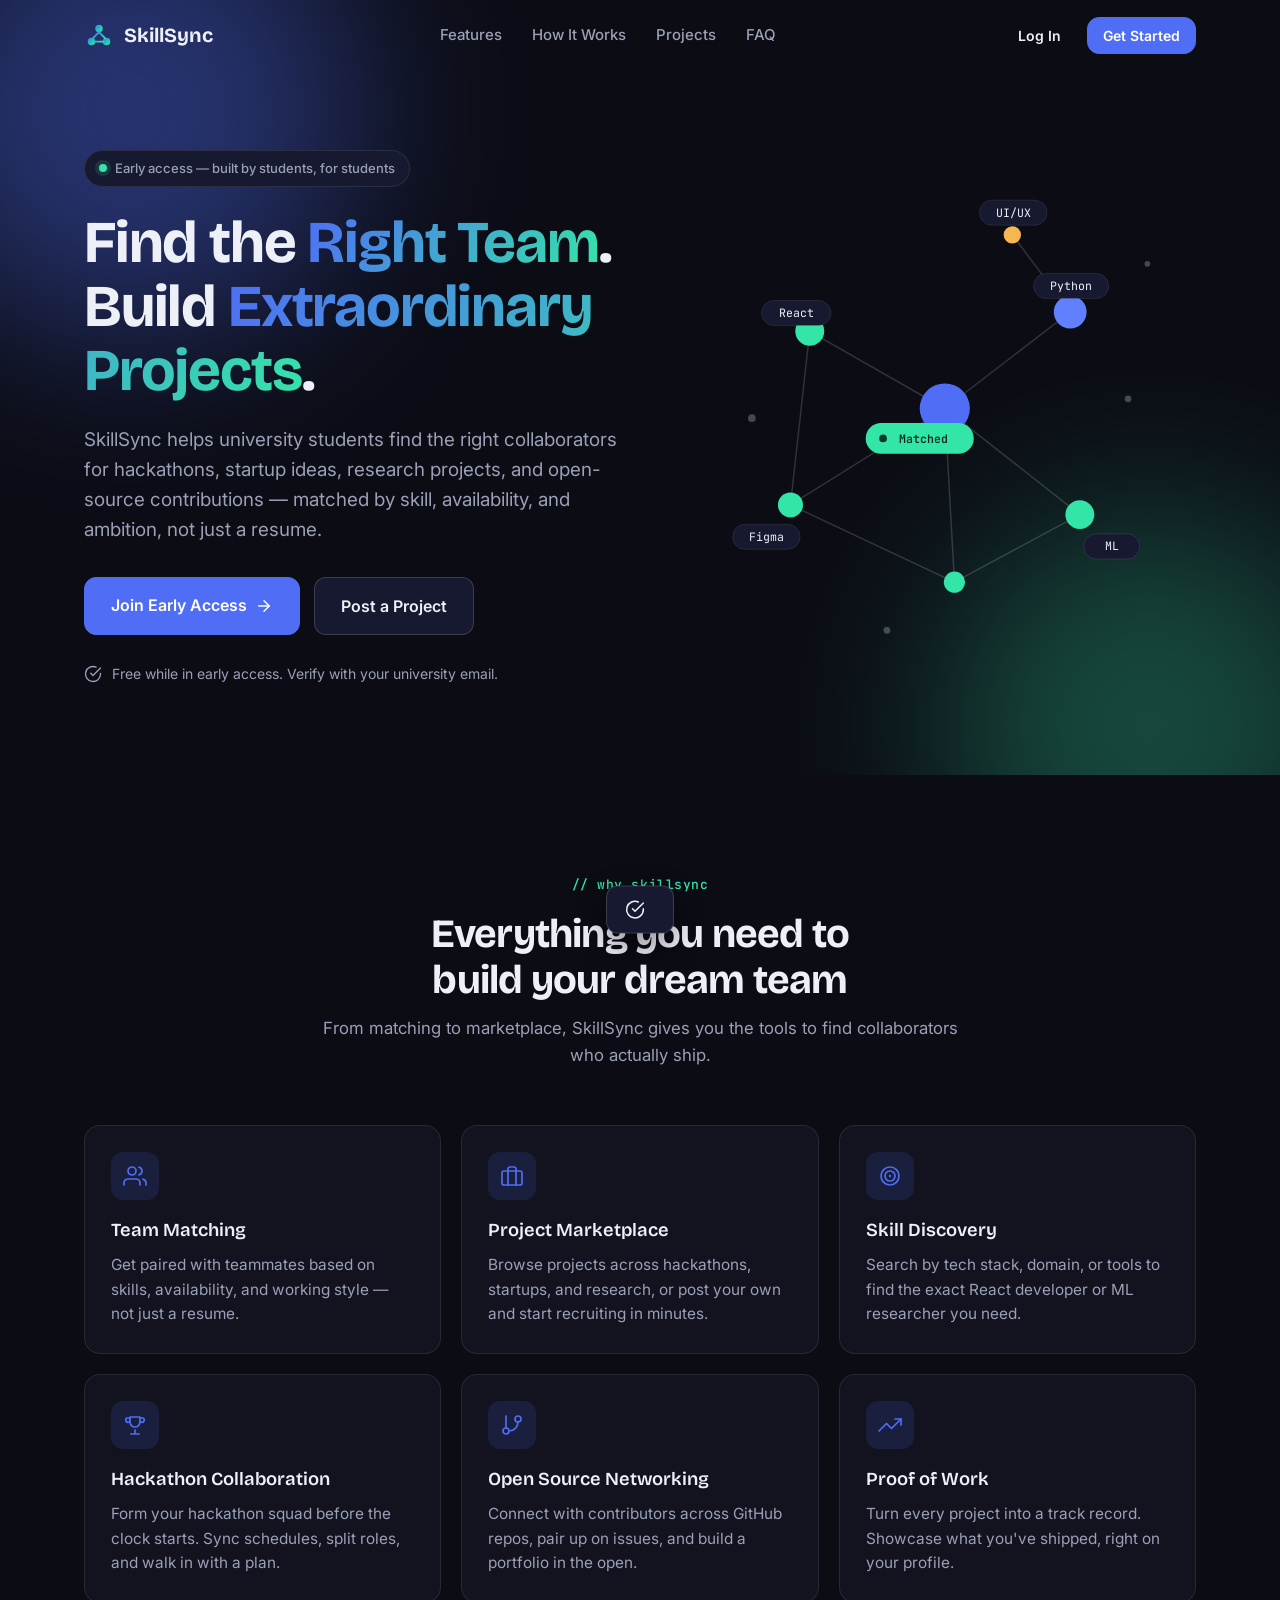
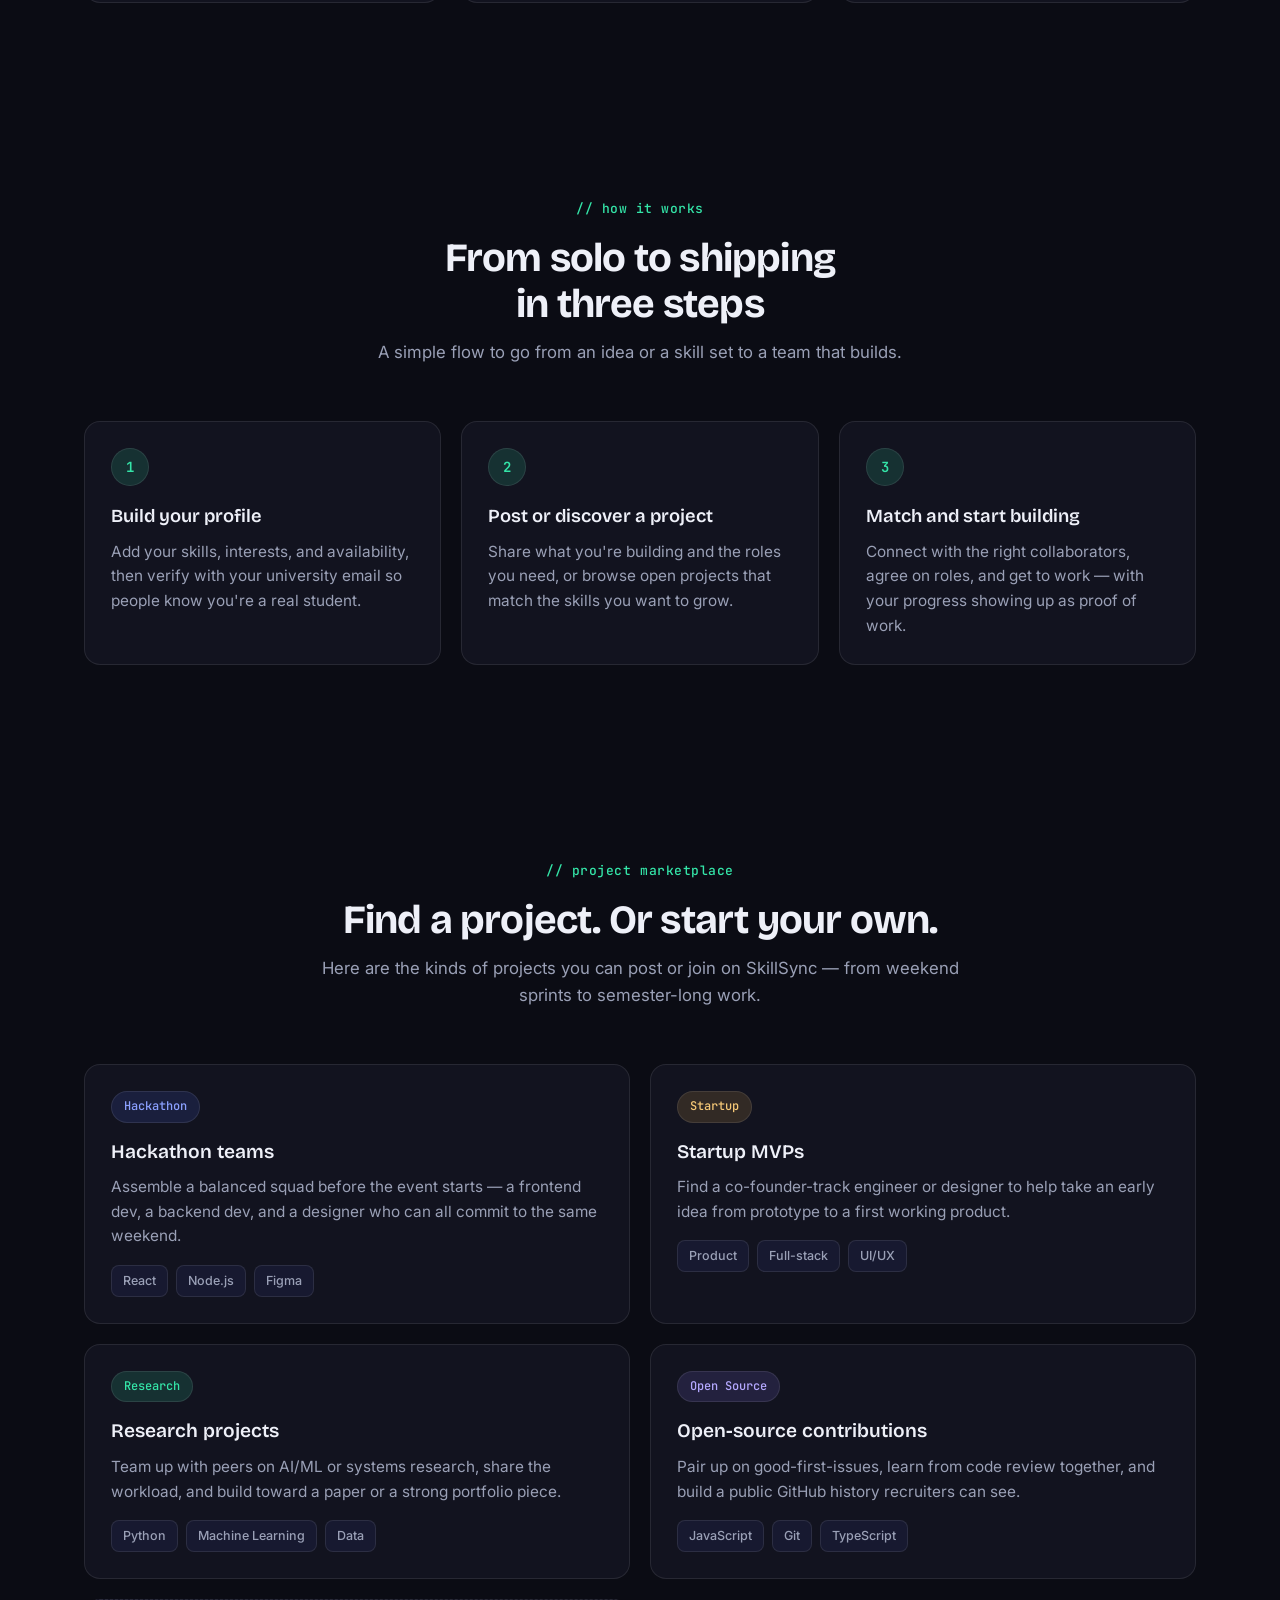
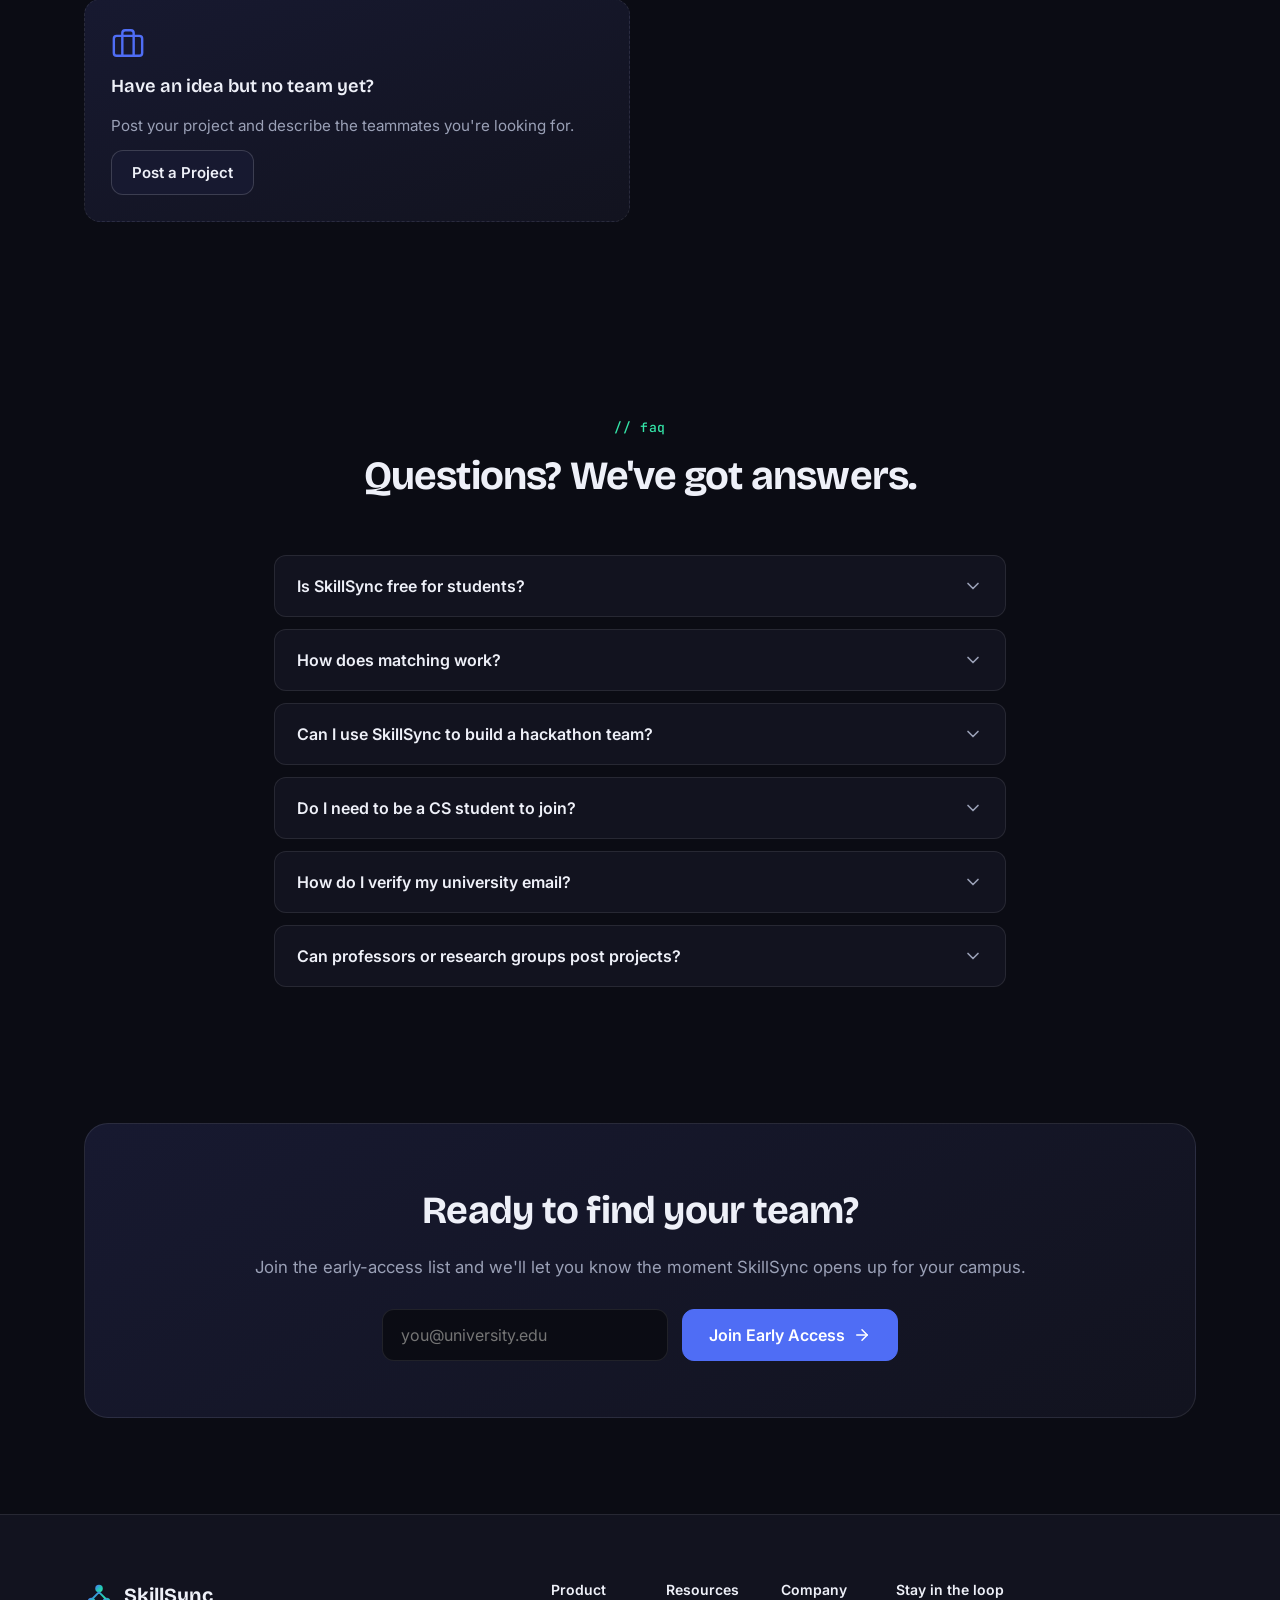
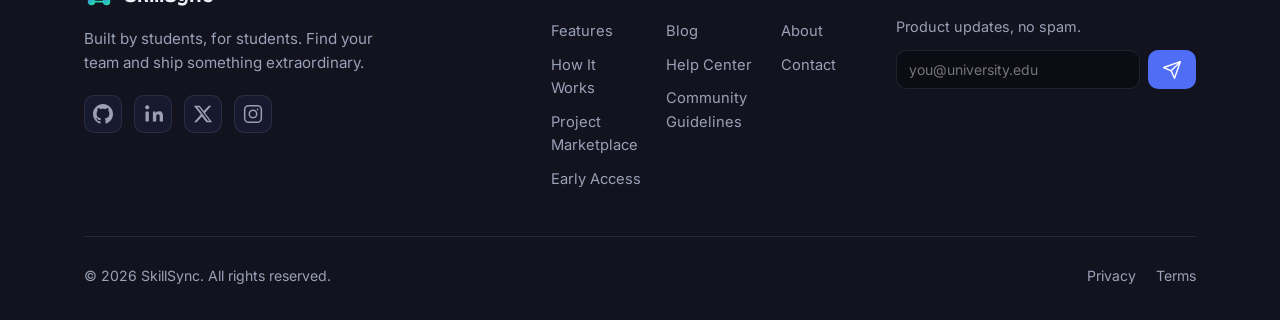
==== hacknest/index.html @ a4c7e50f "Rename SkillSync to HackNest" ====
<!DOCTYPE html>
<html lang="en">
<head>
<meta charset="UTF-8">
<meta name="viewport" content="width=device-width, initial-scale=1.0">
<title>SkillSync — Find Your Team. Build Extraordinary Projects.</title>
<meta name="description" content="SkillSync helps university students find teammates for hackathons, startup ideas, research projects, and open-source contributions — matched by skill, availability, and ambition.">
<meta name="theme-color" content="#0b0c14">
<meta property="og:title" content="SkillSync — Find Your Team. Build Extraordinary Projects.">
<meta property="og:description" content="The platform where university students find collaborators for hackathons, startups, research and open source.">
<meta property="og:type" content="website">
<link rel="icon" href="data:image/svg+xml,%3Csvg xmlns='http://www.w3.org/2000/svg' viewBox='0 0 32 32'%3E%3Crect width='32' height='32' rx='9' fill='%234F6DF5'/%3E%3Ccircle cx='16' cy='9' r='3.6' fill='%23fff'/%3E%3Ccircle cx='9' cy='22' r='3.6' fill='%2334E5A8'/%3E%3Ccircle cx='23' cy='22' r='3.6' fill='%2334E5A8'/%3E%3Cpath d='M16 12.6L10.6 19M16 12.6L21.4 19M11.6 22H20.4' stroke='%23fff' stroke-width='1.6' stroke-linecap='round'/%3E%3C/svg%3E">
<link rel="preconnect" href="https://fonts.googleapis.com">
<link rel="preconnect" href="https://fonts.gstatic.com" crossorigin>
<link href="https://fonts.googleapis.com/css2?family=Bricolage+Grotesque:wght@400..800&family=Inter:wght@400;500;600;700&family=JetBrains+Mono:wght@400;500;600&display=swap" rel="stylesheet">
<link rel="stylesheet" href="style.css">
</head>
<body>

<!-- ============================================
     HIDDEN SVG SPRITE
============================================= -->
<svg width="0" height="0" style="position:absolute" aria-hidden="true">
<defs>
<linearGradient id="logoGrad" x1="0%" y1="0%" x2="100%" y2="100%">
<stop offset="0%" stop-color="#4F6DF5"/><stop offset="55%" stop-color="#22C7B8"/><stop offset="100%" stop-color="#34E5A8"/>
</linearGradient>
</defs>
<symbol id="icon-logo" viewBox="0 0 32 32">
<circle cx="16" cy="9" r="4" fill="url(#logoGrad)"/><circle cx="8" cy="23" r="4" fill="url(#logoGrad)"/><circle cx="24" cy="23" r="4" fill="url(#logoGrad)"/>
<path d="M16 13L9.5 19.5M16 13L22.5 19.5M11.5 23H20.5" stroke="url(#logoGrad)" stroke-width="2" stroke-linecap="round"/>
</symbol>
<symbol id="icon-github" viewBox="0 0 24 24" fill="currentColor" stroke="none"><path d="M12 0c-6.626 0-12 5.373-12 12 0 5.302 3.438 9.8 8.207 11.387.599.111.793-.261.793-.577v-2.234c-3.338.726-4.033-1.416-4.033-1.416-.546-1.387-1.333-1.756-1.333-1.756-1.089-.745.083-.729.083-.729 1.205.084 1.839 1.237 1.839 1.237 1.07 1.834 2.807 1.304 3.492.997.107-.775.418-1.305.762-1.604-2.665-.305-5.467-1.334-5.467-5.931 0-1.311.469-2.381 1.236-3.221-.124-.303-.535-1.524.117-3.176 0 0 1.008-.322 3.301 1.23.957-.266 1.983-.399 3.003-.404 1.02.005 2.047.138 3.006.404 2.291-1.552 3.297-1.23 3.297-1.230.653 1.653.242 2.874.118 3.176.77.84 1.235 1.911 1.235 3.221 0 4.609-2.807 5.624-5.479 5.921.43.372.823 1.102.823 2.222v3.293c0 .319.192.694.801.576 4.765-1.589 8.199-6.086 8.199-11.386 0-6.627-5.373-12-12-12z"/></symbol>
<symbol id="icon-linkedin" viewBox="0 0 24 24" fill="currentColor" stroke="none"><rect x="3" y="9" width="4" height="12" rx="0.5"/><circle cx="5" cy="4" r="2.5"/><path d="M11 9h4v2.2c.7-1.4 2.1-2.5 4.2-2.5 4 0 4.8 2.5 4.8 5.9V21h-4v-5.7c0-1.4 0-3.1-1.9-3.1s-2.2 1.5-2.2 3v5.8h-4V9z"/></symbol>
<symbol id="icon-twitter" viewBox="0 0 24 24" fill="currentColor" stroke="none"><path d="M18.9 2H22l-7.6 8.7L23 22h-6.9l-5.4-6.9L4.4 22H1.3l8.1-9.3L1 2h7.1l4.9 6.3L18.9 2zm-1.2 18h1.9L7.4 4H5.4l12.3 16z"/></symbol>
<symbol id="icon-instagram" viewBox="0 0 24 24" fill="none" stroke="currentColor" stroke-width="1.8" stroke-linecap="round" stroke-linejoin="round"><rect x="2" y="2" width="20" height="20" rx="5"/><circle cx="12" cy="12" r="4.5"/><circle cx="17.5" cy="6.5" r="1" fill="currentColor" stroke="none"/></symbol>
<symbol id="icon-chevron" viewBox="0 0 24 24" fill="none" stroke="currentColor" stroke-width="2" stroke-linecap="round" stroke-linejoin="round"><polyline points="6 9 12 15 18 9"/></symbol>
<symbol id="icon-arrow-right" viewBox="0 0 24 24" fill="none" stroke="currentColor" stroke-width="2" stroke-linecap="round" stroke-linejoin="round"><line x1="5" y1="12" x2="19" y2="12"/><polyline points="12 5 19 12 12 19"/></symbol>
<symbol id="icon-arrow-up" viewBox="0 0 24 24" fill="none" stroke="currentColor" stroke-width="2" stroke-linecap="round" stroke-linejoin="round"><line x1="12" y1="19" x2="12" y2="5"/><polyline points="5 12 12 5 19 12"/></symbol>
<symbol id="icon-users" viewBox="0 0 24 24" fill="none" stroke="currentColor" stroke-width="1.7" stroke-linecap="round" stroke-linejoin="round"><path d="M17 21v-2a4 4 0 0 0-4-4H5a4 4 0 0 0-4 4v2"/><circle cx="9" cy="7" r="4"/><path d="M23 21v-2a4 4 0 0 0-3-3.87"/><path d="M16 3.13a4 4 0 0 1 0 7.75"/></symbol>
<symbol id="icon-briefcase" viewBox="0 0 24 24" fill="none" stroke="currentColor" stroke-width="1.7" stroke-linecap="round" stroke-linejoin="round"><rect x="2" y="7" width="20" height="14" rx="2"/><path d="M16 21V5a2 2 0 0 0-2-2h-4a2 2 0 0 0-2 2v16"/></symbol>
<symbol id="icon-target" viewBox="0 0 24 24" fill="none" stroke="currentColor" stroke-width="1.7"><circle cx="12" cy="12" r="9"/><circle cx="12" cy="12" r="5"/><circle cx="12" cy="12" r="1.2" fill="currentColor" stroke="none"/></symbol>
<symbol id="icon-trophy" viewBox="0 0 24 24" fill="none" stroke="currentColor" stroke-width="1.7" stroke-linecap="round" stroke-linejoin="round"><path d="M8 21h8M12 17v4M7 4h10v5a5 5 0 0 1-10 0V4z"/><path d="M17 5h3a2 2 0 0 1-2 4h-1M7 5H4a2 2 0 0 0 2 4h1"/></symbol>
<symbol id="icon-git-branch" viewBox="0 0 24 24" fill="none" stroke="currentColor" stroke-width="1.7" stroke-linecap="round" stroke-linejoin="round"><line x1="6" y1="3" x2="6" y2="15"/><circle cx="18" cy="6" r="3"/><circle cx="6" cy="18" r="3"/><path d="M18 9a9 9 0 0 1-9 9"/></symbol>
<symbol id="icon-trending-up" viewBox="0 0 24 24" fill="none" stroke="currentColor" stroke-width="1.7" stroke-linecap="round" stroke-linejoin="round"><polyline points="23 6 13.5 15.5 8.5 10.5 1 18"/><polyline points="17 6 23 6 23 12"/></symbol>
<symbol id="icon-send" viewBox="0 0 24 24" fill="none" stroke="currentColor" stroke-width="1.7" stroke-linecap="round" stroke-linejoin="round"><line x1="22" y1="2" x2="11" y2="13"/><polygon points="22 2 15 22 11 13 2 9 22 2"/></symbol>
<symbol id="icon-check-circle" viewBox="0 0 24 24" fill="none" stroke="currentColor" stroke-width="1.8" stroke-linecap="round" stroke-linejoin="round"><path d="M22 11.08V12a10 10 0 1 1-5.93-9.14"/><polyline points="22 4 12 14.01 9 11.01"/></symbol>
<symbol id="icon-close" viewBox="0 0 24 24" fill="none" stroke="currentColor" stroke-width="2" stroke-linecap="round"><line x1="18" y1="6" x2="6" y2="18"/><line x1="6" y1="6" x2="18" y2="18"/></symbol>
</svg>

<!-- ============================================
     NAVBAR
============================================= -->
<header class="navbar" id="navbar">
  <div class="container navbar-inner">
    <a href="#home" class="logo">
      <svg class="logo-mark"><use href="#icon-logo"></use></svg>
      <span>SkillSync</span>
    </a>
    <nav class="nav-links" aria-label="Primary">
      <a href="#features" class="nav-link">Features</a>
      <a href="#how" class="nav-link">How It Works</a>
      <a href="#projects" class="nav-link">Projects</a>
      <a href="#faq" class="nav-link">FAQ</a>
    </nav>
    <div class="navbar-actions">
      <button type="button" class="btn btn-ghost btn-sm" data-toast="Sign-in isn't available yet — SkillSync is in early access.">Log In</button>
      <button type="button" class="btn btn-primary btn-sm" data-toast="Thanks for your interest! Join the early-access list below.">Get Started</button>
      <button type="button" class="hamburger" id="hamburgerBtn" aria-label="Open menu" aria-expanded="false" aria-controls="mobileMenu">
        <span></span><span></span><span></span>
      </button>
    </div>
  </div>
</header>

<!-- MOBILE MENU -->
<div class="mobile-menu" id="mobileMenu">
  <nav class="mobile-nav-links" aria-label="Mobile">
    <a href="#features">Features</a>
    <a href="#how">How It Works</a>
    <a href="#projects">Projects</a>
    <a href="#faq">FAQ</a>
  </nav>
  <div class="mobile-menu-actions">
    <button type="button" class="btn btn-ghost" data-toast="Sign-in isn't available yet — SkillSync is in early access.">Log In</button>
    <button type="button" class="btn btn-primary" data-toast="Thanks for your interest! Join the early-access list below.">Get Started</button>
  </div>
</div>

<main>

<!-- ============================================
     1. HERO
============================================= -->
<section class="hero" id="home">
  <div class="hero-bg" aria-hidden="true">
    <div class="glow glow-1"></div>
    <div class="glow glow-2"></div>
  </div>
  <div class="container hero-container">
    <div class="hero-content">
      <div class="badge"><span class="badge-dot"></span>Early access — built by students, for students</div>
      <h1 class="hero-title">Find the <span class="text-gradient">Right Team</span>.<br>Build <span class="text-gradient">Extraordinary Projects</span>.</h1>
      <p class="hero-subtitle">SkillSync helps university students find the right collaborators for hackathons, startup ideas, research projects, and open-source contributions — matched by skill, availability, and ambition, not just a resume.</p>
      <div class="hero-cta">
        <a href="#waitlist" class="btn btn-primary btn-lg">Join Early Access <svg class="icon"><use href="#icon-arrow-right"></use></svg></a>
        <button type="button" class="btn btn-secondary btn-lg" data-open-modal>Post a Project</button>
      </div>
      <div class="hero-note">
        <svg class="icon"><use href="#icon-check-circle"></use></svg>
        <span>Free while in early access. Verify with your university email.</span>
      </div>
    </div>

    <div class="hero-visual" aria-hidden="true">
      <svg class="network-graph" viewBox="0 0 520 500" fill="none">
        <line class="edge" x1="260" y1="240" x2="120" y2="160"/>
        <line class="edge" x1="260" y1="240" x2="390" y2="140"/>
        <line class="edge" x1="260" y1="240" x2="100" y2="340"/>
        <line class="edge" x1="260" y1="240" x2="400" y2="350"/>
        <line class="edge" x1="120" y1="160" x2="100" y2="340"/>
        <line class="edge" x1="390" y1="140" x2="330" y2="60"/>
        <line class="edge" x1="400" y1="350" x2="270" y2="420"/>
        <line class="edge" x1="270" y1="420" x2="100" y2="340"/>
        <line class="edge" x1="260" y1="240" x2="270" y2="420"/>
        <circle class="node node-ambient" cx="60" cy="250" r="4"/>
        <circle class="node node-ambient" cx="450" cy="230" r="3.5"/>
        <circle class="node node-ambient" cx="200" cy="470" r="3.5"/>
        <circle class="node node-ambient" cx="470" cy="90" r="3"/>
        <circle class="node node-hub" cx="260" cy="240" r="26"/>
        <circle class="node node-green" cx="120" cy="160" r="15"/>
        <circle class="node node-blue" cx="390" cy="140" r="17"/>
        <circle class="node node-green" cx="100" cy="340" r="13"/>
        <circle class="node node-teal" cx="400" cy="350" r="15"/>
        <circle class="node node-green" cx="270" cy="420" r="11"/>
        <circle class="node node-amber" cx="330" cy="60" r="9"/>
        <g class="node-label"><rect x="70" y="128" width="72" height="26" rx="13"/><text x="106" y="145" text-anchor="middle">React</text></g>
        <g class="node-label"><rect x="352" y="100" width="78" height="26" rx="13"/><text x="391" y="117" text-anchor="middle">Python</text></g>
        <g class="node-label"><rect x="40" y="360" width="70" height="26" rx="13"/><text x="75" y="377" text-anchor="middle">Figma</text></g>
        <g class="node-label"><rect x="404" y="370" width="58" height="26" rx="13"/><text x="433" y="387" text-anchor="middle">ML</text></g>
        <g class="node-label"><rect x="296" y="24" width="70" height="26" rx="13"/><text x="331" y="41" text-anchor="middle">UI/UX</text></g>
        <g class="match-chip"><rect x="178" y="255" width="112" height="32" rx="16"/><circle cx="196" cy="271" r="4"/><text x="238" y="276" text-anchor="middle">Matched</text></g>
      </svg>
    </div>
  </div>
</section>

<!-- ============================================
     2. FEATURES
============================================= -->
<section class="features section" id="features">
  <div class="container">
    <div class="section-header reveal">
      <span class="eyebrow">// why skillsync</span>
      <h2 class="section-title">Everything you need to build your dream team</h2>
      <p class="section-subtitle">From matching to marketplace, SkillSync gives you the tools to find collaborators who actually ship.</p>
    </div>
    <div class="features-grid">
      <div class="feature-card glow-card reveal">
        <div class="feature-icon"><svg class="icon"><use href="#icon-users"></use></svg></div>
        <h3 class="feature-title">Team Matching</h3>
        <p class="feature-desc">Get paired with teammates based on skills, availability, and working style — not just a resume.</p>
      </div>
      <div class="feature-card glow-card reveal">
        <div class="feature-icon"><svg class="icon"><use href="#icon-briefcase"></use></svg></div>
        <h3 class="feature-title">Project Marketplace</h3>
        <p class="feature-desc">Browse projects across hackathons, startups, and research, or post your own and start recruiting in minutes.</p>
      </div>
      <div class="feature-card glow-card reveal">
        <div class="feature-icon"><svg class="icon"><use href="#icon-target"></use></svg></div>
        <h3 class="feature-title">Skill Discovery</h3>
        <p class="feature-desc">Search by tech stack, domain, or tools to find the exact React developer or ML researcher you need.</p>
      </div>
      <div class="feature-card glow-card reveal">
        <div class="feature-icon"><svg class="icon"><use href="#icon-trophy"></use></svg></div>
        <h3 class="feature-title">Hackathon Collaboration</h3>
        <p class="feature-desc">Form your hackathon squad before the clock starts. Sync schedules, split roles, and walk in with a plan.</p>
      </div>
      <div class="feature-card glow-card reveal">
        <div class="feature-icon"><svg class="icon"><use href="#icon-git-branch"></use></svg></div>
        <h3 class="feature-title">Open Source Networking</h3>
        <p class="feature-desc">Connect with contributors across GitHub repos, pair up on issues, and build a portfolio in the open.</p>
      </div>
      <div class="feature-card glow-card reveal">
        <div class="feature-icon"><svg class="icon"><use href="#icon-trending-up"></use></svg></div>
        <h3 class="feature-title">Proof of Work</h3>
        <p class="feature-desc">Turn every project into a track record. Showcase what you've shipped, right on your profile.</p>
      </div>
    </div>
  </div>
</section>

<!-- ============================================
     3. HOW IT WORKS
============================================= -->
<section class="how section" id="how">
  <div class="container">
    <div class="section-header reveal">
      <span class="eyebrow">// how it works</span>
      <h2 class="section-title">From solo to shipping in three steps</h2>
      <p class="section-subtitle">A simple flow to go from an idea or a skill set to a team that builds.</p>
    </div>
    <div class="steps-grid">
      <div class="step-card glow-card reveal">
        <div class="step-num">1</div>
        <h3>Build your profile</h3>
        <p>Add your skills, interests, and availability, then verify with your university email so people know you're a real student.</p>
      </div>
      <div class="step-card glow-card reveal">
        <div class="step-num">2</div>
        <h3>Post or discover a project</h3>
        <p>Share what you're building and the roles you need, or browse open projects that match the skills you want to grow.</p>
      </div>
      <div class="step-card glow-card reveal">
        <div class="step-num">3</div>
        <h3>Match and start building</h3>
        <p>Connect with the right collaborators, agree on roles, and get to work — with your progress showing up as proof of work.</p>
      </div>
    </div>
  </div>
</section>

<!-- ============================================
     4. PROJECT TYPES
============================================= -->
<section class="projects section" id="projects">
  <div class="container">
    <div class="section-header reveal">
      <span class="eyebrow">// project marketplace</span>
      <h2 class="section-title">Find a project. Or start your own.</h2>
      <p class="section-subtitle">Here are the kinds of projects you can post or join on SkillSync — from weekend sprints to semester-long work.</p>
    </div>
    <div class="projects-grid">
      <article class="project-card glow-card reveal">
        <span class="project-category cat-hackathon">Hackathon</span>
        <h3 class="project-title">Hackathon teams</h3>
        <p class="project-desc">Assemble a balanced squad before the event starts — a frontend dev, a backend dev, and a designer who can all commit to the same weekend.</p>
        <div class="skill-tags">
          <span class="skill-tag">React</span><span class="skill-tag">Node.js</span><span class="skill-tag">Figma</span>
        </div>
      </article>
      <article class="project-card glow-card reveal">
        <span class="project-category cat-startup">Startup</span>
        <h3 class="project-title">Startup MVPs</h3>
        <p class="project-desc">Find a co-founder-track engineer or designer to help take an early idea from prototype to a first working product.</p>
        <div class="skill-tags">
          <span class="skill-tag">Product</span><span class="skill-tag">Full-stack</span><span class="skill-tag">UI/UX</span>
        </div>
      </article>
      <article class="project-card glow-card reveal">
        <span class="project-category cat-research">Research</span>
        <h3 class="project-title">Research projects</h3>
        <p class="project-desc">Team up with peers on AI/ML or systems research, share the workload, and build toward a paper or a strong portfolio piece.</p>
        <div class="skill-tags">
          <span class="skill-tag">Python</span><span class="skill-tag">Machine Learning</span><span class="skill-tag">Data</span>
        </div>
      </article>
      <article class="project-card glow-card reveal">
        <span class="project-category cat-opensource">Open Source</span>
        <h3 class="project-title">Open-source contributions</h3>
        <p class="project-desc">Pair up on good-first-issues, learn from code review together, and build a public GitHub history recruiters can see.</p>
        <div class="skill-tags">
          <span class="skill-tag">JavaScript</span><span class="skill-tag">Git</span><span class="skill-tag">TypeScript</span>
        </div>
      </article>
      <article class="project-card project-card-cta glow-card reveal">
        <div class="project-cta-inner">
          <svg class="icon icon-lg"><use href="#icon-briefcase"></use></svg>
          <h3>Have an idea but no team yet?</h3>
          <p>Post your project and describe the teammates you're looking for.</p>
          <button type="button" class="btn btn-secondary" data-open-modal>Post a Project</button>
        </div>
      </article>
    </div>
  </div>
</section>

<!-- ============================================
     5. FAQ
============================================= -->
<section class="faq section" id="faq">
  <div class="container container-narrow">
    <div class="section-header reveal">
      <span class="eyebrow">// faq</span>
      <h2 class="section-title">Questions? We've got answers.</h2>
    </div>
    <div class="faq-list reveal">
      <div class="faq-item">
        <h3 class="faq-question-wrap"><button type="button" class="faq-question" aria-expanded="false">Is SkillSync free for students?<svg class="icon faq-icon"><use href="#icon-chevron"></use></svg></button></h3>
        <div class="faq-answer"><p>Yes. SkillSync is free for verified students during early access, including core features like matching, search, and project posting.</p></div>
      </div>
      <div class="faq-item">
        <h3 class="faq-question-wrap"><button type="button" class="faq-question" aria-expanded="false">How does matching work?<svg class="icon faq-icon"><use href="#icon-chevron"></use></svg></button></h3>
        <div class="faq-answer"><p>We match on skills, availability, and project interests — not just keywords on a profile. As you use SkillSync and collaborate, your matches get more relevant.</p></div>
      </div>
      <div class="faq-item">
        <h3 class="faq-question-wrap"><button type="button" class="faq-question" aria-expanded="false">Can I use SkillSync to build a hackathon team?<svg class="icon faq-icon"><use href="#icon-chevron"></use></svg></button></h3>
        <div class="faq-answer"><p>Yes. Team formation for hackathons is one of the core things SkillSync is designed for — post the roles you need and connect with people who can commit.</p></div>
      </div>
      <div class="faq-item">
        <h3 class="faq-question-wrap"><button type="button" class="faq-question" aria-expanded="false">Do I need to be a CS student to join?<svg class="icon faq-icon"><use href="#icon-chevron"></use></svg></button></h3>
        <div class="faq-answer"><p>No. SkillSync is open to students from design, business, and other engineering backgrounds who want to build real projects with a team.</p></div>
      </div>
      <div class="faq-item">
        <h3 class="faq-question-wrap"><button type="button" class="faq-question" aria-expanded="false">How do I verify my university email?<svg class="icon faq-icon"><use href="#icon-chevron"></use></svg></button></h3>
        <div class="faq-answer"><p>During sign-up we send a one-time verification link to your official university-issued email address. It only takes a minute.</p></div>
      </div>
      <div class="faq-item">
        <h3 class="faq-question-wrap"><button type="button" class="faq-question" aria-expanded="false">Can professors or research groups post projects?<svg class="icon faq-icon"><use href="#icon-chevron"></use></svg></button></h3>
        <div class="faq-answer"><p>That's on the roadmap. We plan to let faculty and research groups create verified profiles to recruit student collaborators.</p></div>
      </div>
    </div>
  </div>
</section>

<!-- ============================================
     6. FINAL CTA / WAITLIST
============================================= -->
<section class="final-cta" id="waitlist">
  <div class="container">
    <div class="final-cta-box reveal">
      <h2>Ready to find your team?</h2>
      <p>Join the early-access list and we'll let you know the moment SkillSync opens up for your campus.</p>
      <form class="final-cta-buttons" id="waitlistForm">
        <input type="email" placeholder="you@university.edu" required aria-label="University email"
          style="background:var(--bg);border:1px solid var(--border);border-radius:12px;padding:15px 18px;color:var(--text);font-family:inherit;font-size:16px;min-width:260px">
        <button type="submit" class="btn btn-primary btn-lg">Join Early Access <svg class="icon"><use href="#icon-arrow-right"></use></svg></button>
      </form>
    </div>
  </div>
</section>

</main>

<!-- ============================================
     FOOTER
============================================= -->
<footer class="footer">
  <div class="container">
    <div class="footer-top">
      <div class="footer-brand">
        <a href="#home" class="logo"><svg class="logo-mark"><use href="#icon-logo"></use></svg><span>SkillSync</span></a>
        <p>Built by students, for students. Find your team and ship something extraordinary.</p>
        <div class="footer-social">
          <a href="#" data-toast="Social links aren't live yet." aria-label="SkillSync on GitHub"><svg class="icon"><use href="#icon-github"></use></svg></a>
          <a href="#" data-toast="Social links aren't live yet." aria-label="SkillSync on LinkedIn"><svg class="icon"><use href="#icon-linkedin"></use></svg></a>
          <a href="#" data-toast="Social links aren't live yet." aria-label="SkillSync on X"><svg class="icon"><use href="#icon-twitter"></use></svg></a>
          <a href="#" data-toast="Social links aren't live yet." aria-label="SkillSync on Instagram"><svg class="icon"><use href="#icon-instagram"></use></svg></a>
        </div>
      </div>
      <div class="footer-links-grid">
        <div class="footer-col">
          <h4>Product</h4>
          <a href="#features">Features</a>
          <a href="#how">How It Works</a>
          <a href="#projects">Project Marketplace</a>
          <a href="#waitlist">Early Access</a>
        </div>
        <div class="footer-col">
          <h4>Resources</h4>
          <a href="#" data-toast="This page isn't available yet.">Blog</a>
          <a href="#" data-toast="This page isn't available yet.">Help Center</a>
          <a href="#" data-toast="This page isn't available yet.">Community Guidelines</a>
        </div>
        <div class="footer-col">
          <h4>Company</h4>
          <a href="#" data-toast="This page isn't available yet.">About</a>
          <a href="#" data-toast="This page isn't available yet.">Contact</a>
        </div>
        <div class="footer-col footer-newsletter">
          <h4>Stay in the loop</h4>
          <p>Product updates, no spam.</p>
          <form class="newsletter-form" id="newsletterForm">
            <input type="email" placeholder="you@university.edu" required aria-label="Email address">
            <button type="submit" aria-label="Subscribe"><svg class="icon"><use href="#icon-send"></use></svg></button>
          </form>
        </div>
      </div>
    </div>
    <div class="footer-bottom">
      <p>&copy; <span id="year">2026</span> SkillSync. All rights reserved.</p>
      <div class="footer-legal">
        <a href="#" data-toast="This page isn't available yet.">Privacy</a>
        <a href="#" data-toast="This page isn't available yet.">Terms</a>
      </div>
    </div>
  </div>
</footer>

<!-- CREATE PROJECT MODAL -->
<div class="modal" id="createProjectModal" role="dialog" aria-modal="true" aria-labelledby="modalTitle">
  <div class="modal-backdrop" data-close-modal></div>
  <div class="modal-box">
    <button type="button" class="modal-close" data-close-modal aria-label="Close dialog"><svg class="icon"><use href="#icon-close"></use></svg></button>
    <h3 id="modalTitle">Post a new project</h3>
    <p>Tell us what you're building — we'll help you find the right teammates.</p>
    <form id="createProjectForm">
      <div class="form-group">
        <label for="projTitle">Project title</label>
        <input type="text" id="projTitle" placeholder="e.g., AI-powered study planner" required>
      </div>
      <div class="form-row">
        <div class="form-group">
          <label for="projCategory">Category</label>
          <select id="projCategory">
            <option>Hackathon</option><option>Startup MVP</option><option>Research</option><option>Open Source</option>
          </select>
        </div>
        <div class="form-group">
          <label for="projTeamSize">Team size needed</label>
          <input type="number" id="projTeamSize" min="1" max="20" placeholder="4">
        </div>
      </div>
      <div class="form-group">
        <label for="projSkills">Skills needed</label>
        <input type="text" id="projSkills" placeholder="e.g., React, Figma, Python">
      </div>
      <div class="form-group">
        <label for="projDesc">Project description</label>
        <textarea id="projDesc" rows="3" placeholder="Tell potential teammates what you're building and what you need help with…"></textarea>
      </div>
      <button type="submit" class="btn btn-primary btn-full">Post Project <svg class="icon"><use href="#icon-send"></use></svg></button>
    </form>
  </div>
</div>

<!-- TOAST + BACK TO TOP -->
<div class="toast" id="toast" role="status" aria-live="polite">
  <svg class="icon"><use href="#icon-check-circle"></use></svg>
  <span class="toast-message"></span>
</div>
<button type="button" class="back-to-top" id="backToTop" aria-label="Back to top">
  <svg class="icon"><use href="#icon-arrow-up"></use></svg>
</button>
<script src="script.js"></script>
</body>
</html>
---- hacknest/style.css ----
/* ============================================================
   THEME TOKENS
============================================================ */
:root{
  --bg:#0b0c14;
  --surface:#12131f;
  --surface-2:#171930;
  --border:rgba(255,255,255,.09);
  --border-strong:rgba(255,255,255,.16);
  --text:#eef0f8;
  --muted:#9aa0b6;
  --primary:#4F6DF5;
  --primary-soft:rgba(79,109,245,.14);
  --accent:#34E5A8;
  --accent-soft:rgba(52,229,168,.14);
  --radius:16px;
  --maxw:1160px;
  --font-sans:'Inter',system-ui,-apple-system,Segoe UI,Roboto,sans-serif;
  --font-display:'Bricolage Grotesque','Inter',sans-serif;
  --font-mono:'JetBrains Mono',ui-monospace,monospace;
}

*{box-sizing:border-box;margin:0;padding:0}
html{scroll-behavior:smooth;background:var(--bg)}
body{
  font-family:var(--font-sans);
  background:var(--bg);
  color:var(--text);
  line-height:1.6;
  -webkit-font-smoothing:antialiased;
  overflow-x:hidden;
}
a{color:inherit;text-decoration:none}
img,svg{display:block}
.icon{width:20px;height:20px;fill:none;stroke:currentColor;flex:none}
.icon-lg{width:34px;height:34px}

.container{width:100%;max-width:var(--maxw);margin:0 auto;padding:0 24px}
.container-narrow{max-width:780px}
.section{padding:96px 0}
.text-gradient{
  background:linear-gradient(120deg,var(--primary),var(--accent));
  -webkit-background-clip:text;background-clip:text;color:transparent;
}

/* ============================================================
   BUTTONS
============================================================ */
.btn{
  font-family:inherit;font-weight:600;font-size:15px;
  display:inline-flex;align-items:center;justify-content:center;gap:8px;
  padding:12px 20px;border-radius:12px;border:1px solid transparent;
  cursor:pointer;transition:transform .15s ease,background .2s ease,border-color .2s ease;
  white-space:nowrap;
}
.btn:active{transform:translateY(1px)}
.btn .icon{width:18px;height:18px}
.btn-sm{padding:9px 15px;font-size:14px}
.btn-lg{padding:15px 26px;font-size:16px}
.btn-full{width:100%}
.btn-primary{background:var(--primary);color:#fff;border-color:var(--primary)}
.btn-primary:hover{background:#6180ff}
.btn-secondary{background:var(--surface-2);color:var(--text);border-color:var(--border-strong)}
.btn-secondary:hover{border-color:var(--primary)}
.btn-ghost{background:transparent;color:var(--text)}
.btn-ghost:hover{background:rgba(255,255,255,.06)}

/* ============================================================
   NAVBAR
============================================================ */
.navbar{
  position:fixed;top:0;left:0;right:0;z-index:60;
  transition:background .3s ease,border-color .3s ease,backdrop-filter .3s ease;
  border-bottom:1px solid transparent;
}
.navbar.scrolled{
  background:rgba(11,12,20,.8);
  backdrop-filter:blur(14px);
  border-bottom-color:var(--border);
}
.navbar-inner{display:flex;align-items:center;justify-content:space-between;height:70px}
.logo{display:flex;align-items:center;gap:10px;font-family:var(--font-display);font-weight:700;font-size:20px}
.logo-mark{width:30px;height:30px}
.nav-links{display:flex;gap:30px}
.nav-link{color:var(--muted);font-size:15px;font-weight:500;transition:color .2s ease}
.nav-link:hover{color:var(--text)}
.navbar-actions{display:flex;align-items:center;gap:10px}
.hamburger{display:none;flex-direction:column;gap:5px;background:none;border:none;cursor:pointer;padding:8px}
.hamburger span{width:22px;height:2px;background:var(--text);border-radius:2px;transition:.25s}
.hamburger.open span:nth-child(1){transform:translateY(7px) rotate(45deg)}
.hamburger.open span:nth-child(2){opacity:0}
.hamburger.open span:nth-child(3){transform:translateY(-7px) rotate(-45deg)}

.mobile-menu{
  position:fixed;inset:70px 0 auto 0;z-index:55;
  background:var(--surface);border-bottom:1px solid var(--border);
  padding:24px;transform:translateY(-120%);transition:transform .3s ease;
}
.mobile-menu.open{transform:translateY(0)}
.mobile-nav-links{display:flex;flex-direction:column;gap:6px;margin-bottom:16px}
.mobile-nav-links a{padding:12px;border-radius:10px;color:var(--muted);font-weight:500}
.mobile-nav-links a:hover{background:rgba(255,255,255,.05);color:var(--text)}
.mobile-menu-actions{display:flex;flex-direction:column;gap:10px}

/* ============================================================
   HERO
============================================================ */
.hero{position:relative;padding:150px 0 90px;overflow:hidden}
.hero-bg{position:absolute;inset:0;z-index:0;pointer-events:none}
.glow{position:absolute;border-radius:50%;filter:blur(90px);opacity:.4}
.glow-1{width:460px;height:460px;background:var(--primary);top:-120px;left:-100px}
.glow-2{width:420px;height:420px;background:var(--accent);bottom:-160px;right:-80px;opacity:.28}
.hero-container{position:relative;z-index:1;display:grid;grid-template-columns:1.05fr .95fr;gap:56px;align-items:center}

.badge{
  display:inline-flex;align-items:center;gap:8px;
  font-size:13px;font-weight:500;color:var(--muted);
  background:var(--surface-2);border:1px solid var(--border);
  padding:7px 14px;border-radius:999px;margin-bottom:24px;
}
.badge-dot{width:8px;height:8px;border-radius:50%;background:var(--accent);box-shadow:0 0 0 4px var(--accent-soft)}
.hero-title{font-family:var(--font-display);font-weight:700;font-size:clamp(2.3rem,5vw,3.7rem);line-height:1.08;letter-spacing:-.02em;text-wrap:balance}
.hero-subtitle{color:var(--muted);font-size:clamp(1rem,1.6vw,1.18rem);margin:22px 0 32px;max-width:560px;text-wrap:pretty}
.hero-cta{display:flex;flex-wrap:wrap;gap:14px}

.hero-note{display:flex;align-items:center;gap:10px;margin-top:28px;color:var(--muted);font-size:14px}
.hero-note .icon{width:18px;height:18px;stroke:var(--accent)}

/* network graph visual */
.hero-visual{position:relative}
.network-graph{width:100%;max-width:520px;margin:0 auto;height:auto}
.network-graph .edge{stroke:var(--border-strong);stroke-width:1.5}
.network-graph .node-ambient{fill:var(--muted);opacity:.4}
.network-graph .node-hub{fill:var(--primary)}
.network-graph .node-blue{fill:#6180ff}
.network-graph .node-green,.network-graph .node-teal{fill:var(--accent)}
.network-graph .node-amber{fill:#f5b74f}
.network-graph .node-label rect{fill:var(--surface-2);stroke:var(--border)}
.network-graph .node-label text{fill:var(--text);font-family:var(--font-mono);font-size:12px}
.network-graph .match-chip rect{fill:var(--accent);}
.network-graph .match-chip circle{fill:#0b3b28}
.network-graph .match-chip text{fill:#062b1c;font-family:var(--font-mono);font-size:12px;font-weight:600}

/* ============================================================
   SECTION HEADERS
============================================================ */
.section-header{text-align:center;max-width:640px;margin:0 auto 56px}
.eyebrow{font-family:var(--font-mono);font-size:13px;font-weight:500;color:var(--accent);letter-spacing:.04em}
.section-title{font-family:var(--font-display);font-weight:700;font-size:clamp(1.7rem,3.4vw,2.5rem);line-height:1.15;letter-spacing:-.02em;margin:14px 0 12px;text-wrap:balance}
.section-subtitle{color:var(--muted);font-size:1.05rem;text-wrap:pretty}

/* card base */
.glow-card{
  background:var(--surface);border:1px solid var(--border);border-radius:var(--radius);
  padding:26px;transition:transform .2s ease,border-color .2s ease;
}
.glow-card:hover{transform:translateY(-4px);border-color:var(--border-strong)}

/* ============================================================
   FEATURES
============================================================ */
.features-grid{display:grid;grid-template-columns:repeat(3,1fr);gap:20px}
.feature-icon{
  width:48px;height:48px;border-radius:12px;display:grid;place-items:center;
  background:var(--primary-soft);color:var(--primary);margin-bottom:16px;
}
.feature-icon .icon{width:24px;height:24px}
.feature-title{font-family:var(--font-display);font-weight:600;font-size:1.15rem;margin-bottom:8px}
.feature-desc{color:var(--muted);font-size:.96rem}

/* ============================================================
   HOW IT WORKS
============================================================ */
.steps-grid{display:grid;grid-template-columns:repeat(3,1fr);gap:20px}
.step-card{position:relative}
.step-num{
  font-family:var(--font-mono);font-size:14px;font-weight:600;color:var(--accent);
  border:1px solid var(--border);border-radius:999px;width:38px;height:38px;
  display:grid;place-items:center;margin-bottom:16px;background:var(--accent-soft);
}
.step-card h3{font-family:var(--font-display);font-weight:600;font-size:1.15rem;margin-bottom:8px}
.step-card p{color:var(--muted);font-size:.96rem}

/* ============================================================
   PROJECT TYPES
============================================================ */
.projects-grid{display:grid;grid-template-columns:repeat(2,1fr);gap:20px}
.project-category{
  display:inline-block;font-family:var(--font-mono);font-size:12px;font-weight:500;
  padding:5px 12px;border-radius:999px;margin-bottom:14px;
  background:var(--primary-soft);color:#8ba0ff;border:1px solid var(--border);
}
.cat-hackathon{background:var(--primary-soft);color:#8ba0ff}
.cat-startup{background:rgba(245,183,79,.14);color:#f5c877}
.cat-research{background:var(--accent-soft);color:var(--accent)}
.cat-opensource{background:rgba(140,120,255,.14);color:#b4a8ff}
.project-title{font-family:var(--font-display);font-weight:600;font-size:1.2rem;margin-bottom:8px}
.project-desc{color:var(--muted);font-size:.96rem;margin-bottom:16px}
.skill-tags{display:flex;flex-wrap:wrap;gap:8px}
.skill-tag{
  font-size:12.5px;font-weight:500;color:var(--muted);
  background:var(--surface-2);border:1px solid var(--border);
  padding:5px 11px;border-radius:8px;
}
.project-cta-inner{display:flex;flex-direction:column;align-items:flex-start;gap:12px;height:100%;justify-content:center}
.project-card-cta{background:linear-gradient(160deg,var(--surface-2),var(--surface));border-style:dashed}
.project-cta-inner .icon{color:var(--primary)}
.project-cta-inner h3{font-family:var(--font-display);font-weight:600;font-size:1.15rem}
.project-cta-inner p{color:var(--muted);font-size:.95rem}

/* ============================================================
   FAQ
============================================================ */
.faq-list{display:flex;flex-direction:column;gap:12px}
.faq-item{background:var(--surface);border:1px solid var(--border);border-radius:12px;overflow:hidden}
.faq-question-wrap{margin:0}
.faq-question{
  width:100%;display:flex;align-items:center;justify-content:space-between;gap:16px;
  background:none;border:none;color:var(--text);cursor:pointer;
  font-family:inherit;font-size:1rem;font-weight:600;text-align:left;padding:20px 22px;
}
.faq-icon{transition:transform .25s ease;color:var(--muted);flex:none}
.faq-item.open .faq-icon{transform:rotate(180deg)}
.faq-answer{max-height:0;overflow:hidden;transition:max-height .3s ease}
.faq-answer p{color:var(--muted);padding:0 22px 20px;font-size:.97rem}

/* ============================================================
   FINAL CTA
============================================================ */
.final-cta{padding:40px 0 96px}
.final-cta-box{
  background:linear-gradient(150deg,var(--surface-2),var(--surface));
  border:1px solid var(--border);border-radius:24px;
  padding:56px 32px;text-align:center;position:relative;overflow:hidden;
}
.final-cta-box h2{font-family:var(--font-display);font-weight:700;font-size:clamp(1.7rem,3.4vw,2.4rem);letter-spacing:-.02em;margin-bottom:12px;text-wrap:balance}
.final-cta-box p{color:var(--muted);font-size:1.05rem;margin-bottom:28px}
.final-cta-buttons{display:flex;flex-wrap:wrap;gap:14px;justify-content:center}
.final-cta-buttons input{
  background:var(--bg);border:1px solid var(--border);border-radius:12px;
  padding:15px 18px;color:var(--text);font-family:inherit;font-size:16px;min-width:260px;
}
.final-cta-buttons input:focus{outline:none;border-color:var(--primary)}

/* ============================================================
   FOOTER
============================================================ */
.footer{border-top:1px solid var(--border);padding:64px 0 32px;background:var(--surface)}
.footer-top{display:grid;grid-template-columns:1.3fr 2fr;gap:48px;padding-bottom:40px;border-bottom:1px solid var(--border)}
.footer-brand p{color:var(--muted);font-size:.95rem;margin:16px 0 20px;max-width:320px}
.footer-social{display:flex;gap:12px}
.footer-social a{width:38px;height:38px;border-radius:10px;display:grid;place-items:center;background:var(--surface-2);border:1px solid var(--border);color:var(--muted);transition:.2s}
.footer-social a:hover{color:var(--text);border-color:var(--border-strong)}
.footer-links-grid{display:grid;grid-template-columns:repeat(4,1fr);gap:24px}
.footer-col h4{font-size:14px;font-weight:600;margin-bottom:14px}
.footer-col a{display:block;color:var(--muted);font-size:.92rem;padding:5px 0;transition:color .2s}
.footer-col a:hover{color:var(--text)}
.footer-newsletter p{color:var(--muted);font-size:.9rem;margin-bottom:12px}
.newsletter-form{display:flex;gap:8px}
.newsletter-form input{
  flex:1;min-width:0;background:var(--bg);border:1px solid var(--border);border-radius:10px;
  padding:10px 12px;color:var(--text);font-family:inherit;font-size:14px;
}
.newsletter-form input:focus{outline:none;border-color:var(--primary)}
.newsletter-form button{background:var(--primary);border:none;border-radius:10px;color:#fff;padding:0 14px;cursor:pointer;display:grid;place-items:center}
.footer-bottom{display:flex;flex-wrap:wrap;align-items:center;justify-content:space-between;gap:16px;padding-top:28px;color:var(--muted);font-size:.88rem}
.footer-legal{display:flex;gap:20px}
.footer-legal a{color:var(--muted);transition:color .2s}
.footer-legal a:hover{color:var(--text)}

/* ============================================================
   MODAL
============================================================ */
.modal{position:fixed;inset:0;z-index:80;display:none;align-items:center;justify-content:center;padding:20px}
.modal.open{display:flex}
.modal-backdrop{position:absolute;inset:0;background:rgba(3,4,10,.7);backdrop-filter:blur(4px)}
.modal-box{position:relative;background:var(--surface);border:1px solid var(--border);border-radius:20px;padding:32px;width:100%;max-width:520px;max-height:90vh;overflow:auto}
.modal-close{position:absolute;top:18px;right:18px;background:var(--surface-2);border:1px solid var(--border);border-radius:10px;color:var(--muted);width:36px;height:36px;display:grid;place-items:center;cursor:pointer}
.modal-box h3{font-family:var(--font-display);font-weight:700;font-size:1.4rem;margin-bottom:8px}
.modal-box>p{color:var(--muted);margin-bottom:22px}
.form-group{margin-bottom:16px}
.form-row{display:grid;grid-template-columns:1fr 1fr;gap:14px}
.form-group label{display:block;font-size:14px;font-weight:500;margin-bottom:7px}
.form-group input,.form-group select,.form-group textarea{
  width:100%;background:var(--bg);border:1px solid var(--border);border-radius:10px;
  padding:11px 13px;color:var(--text);font-family:inherit;font-size:15px;resize:vertical;
}
.form-group input:focus,.form-group select:focus,.form-group textarea:focus{outline:none;border-color:var(--primary)}

/* ============================================================
   TOAST + BACK TO TOP
============================================================ */
.toast{
  position:fixed;bottom:24px;left:50%;transform:translate(-50%,120%);z-index:90;
  display:flex;align-items:center;gap:10px;
  background:var(--surface-2);border:1px solid var(--border-strong);border-radius:12px;
  padding:13px 18px;font-size:14px;font-weight:500;box-shadow:0 12px 30px rgba(0,0,0,.4);
  transition:transform .3s ease;max-width:90vw;
}
.toast.show{transform:translate(-50%,0)}
.toast .icon{stroke:var(--accent);width:20px;height:20px}
.back-to-top{
  position:fixed;bottom:24px;right:24px;z-index:70;
  width:46px;height:46px;border-radius:12px;display:grid;place-items:center;cursor:pointer;
  background:var(--primary);border:none;color:#fff;
  opacity:0;pointer-events:none;transform:translateY(10px);transition:.25s;
}
.back-to-top.show{opacity:1;pointer-events:auto;transform:translateY(0)}

/* ============================================================
   REVEAL ANIMATION
============================================================ */
.reveal{opacity:0;transform:translateY(24px);transition:opacity .6s ease,transform .6s ease}
.reveal.in{opacity:1;transform:none}

/* ============================================================
   RESPONSIVE
============================================================ */
@media(max-width:900px){
  .nav-links{display:none}
  .hamburger{display:flex}
  .hero-container{grid-template-columns:1fr;gap:40px}
  .hero-visual{order:-1;max-width:420px;margin:0 auto}
  .features-grid,.steps-grid,.projects-grid{grid-template-columns:1fr 1fr}
  .footer-top{grid-template-columns:1fr;gap:32px}
  .footer-links-grid{grid-template-columns:repeat(2,1fr)}
}
@media(max-width:600px){
  .section{padding:72px 0}
  .features-grid,.steps-grid,.projects-grid{grid-template-columns:1fr}
  .form-row{grid-template-columns:1fr}
  .navbar-actions .btn-ghost{display:none}
}
@media(prefers-reduced-motion:reduce){
  *{animation:none!important;transition:none!important}
  .reveal{opacity:1;transform:none}
}
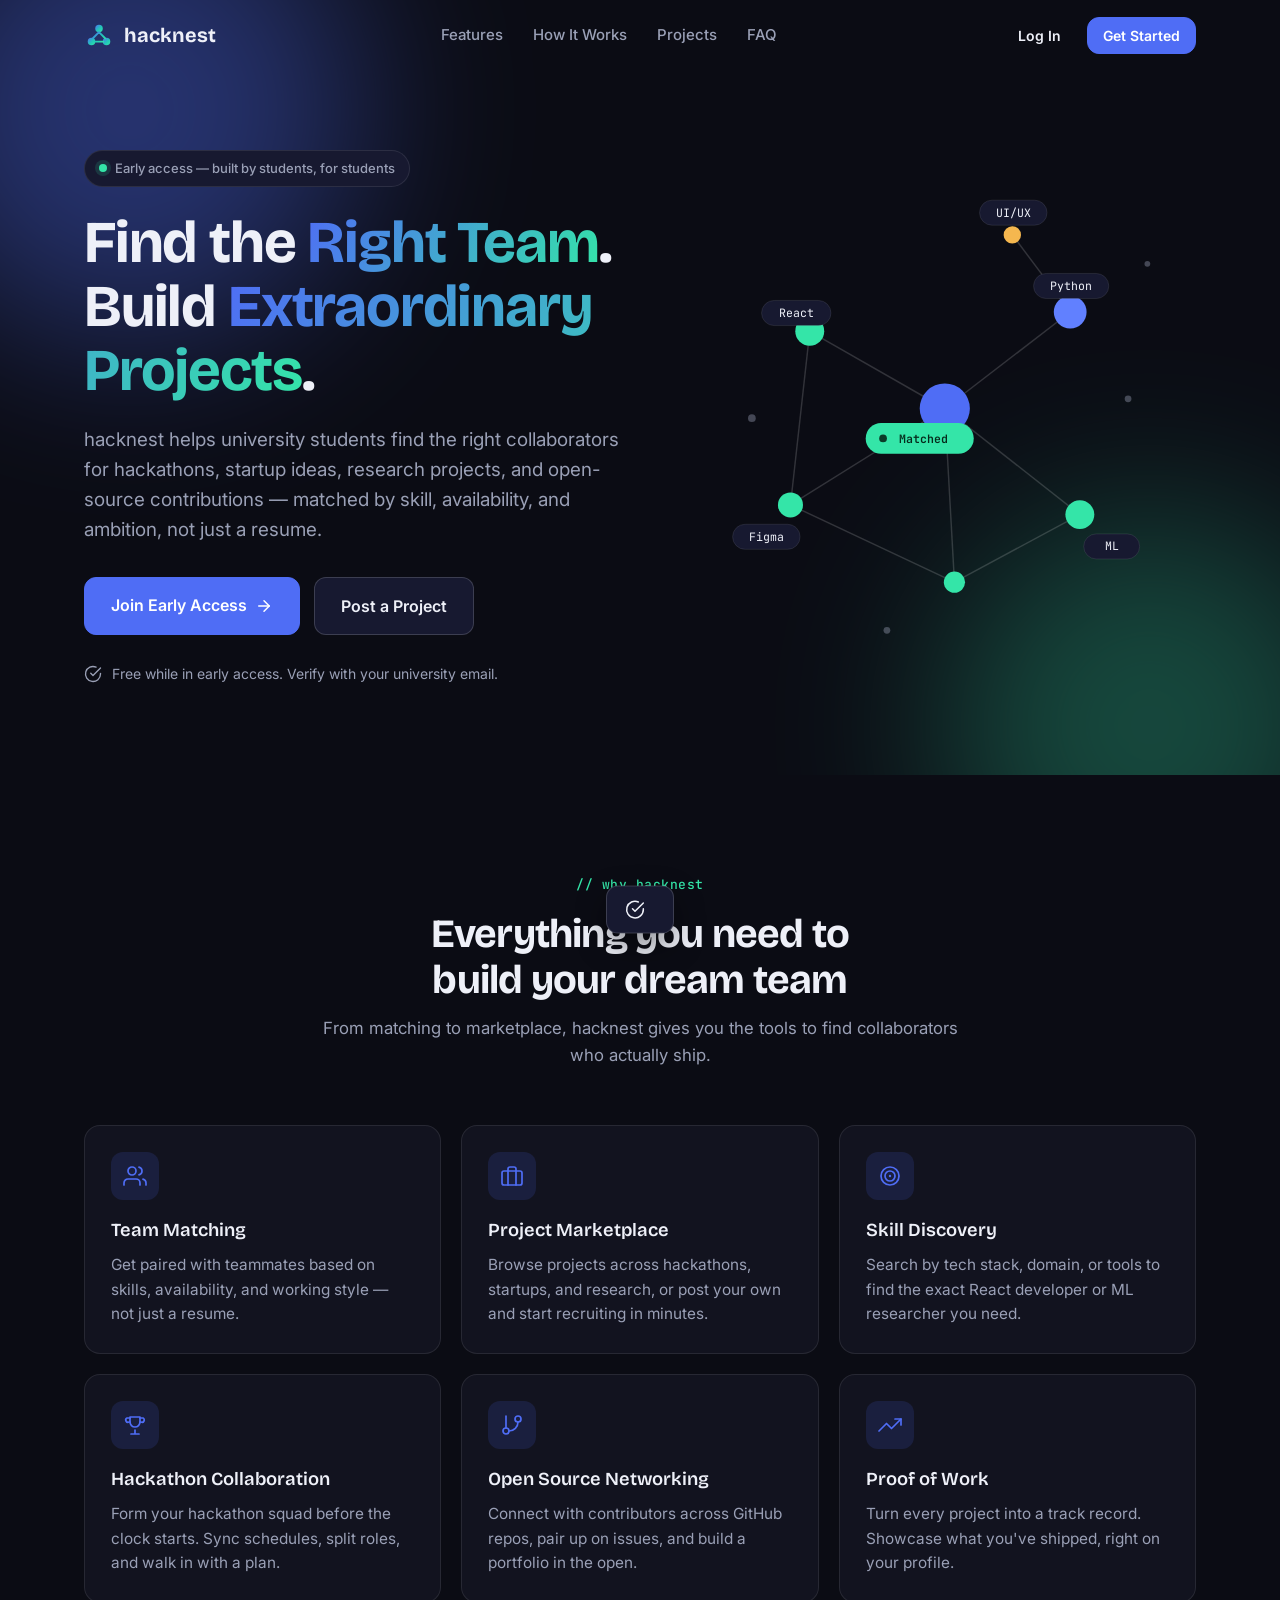
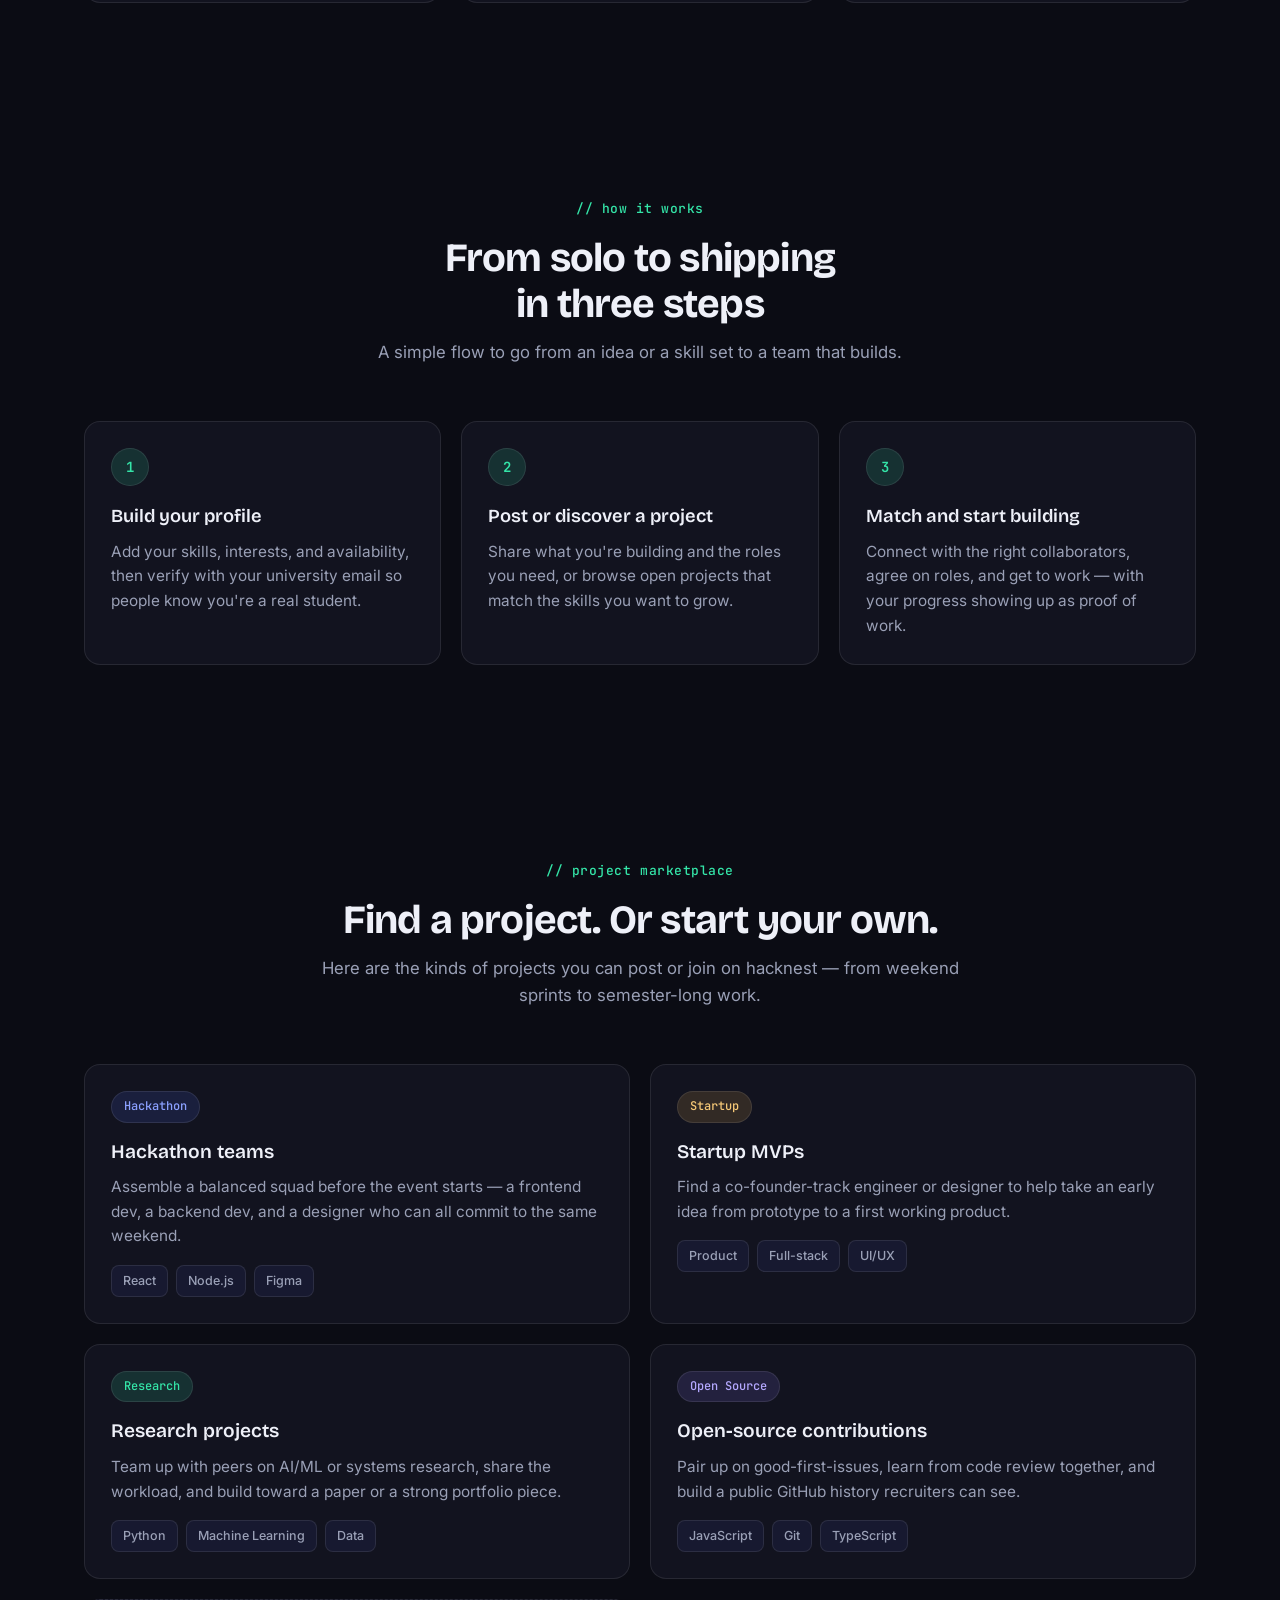
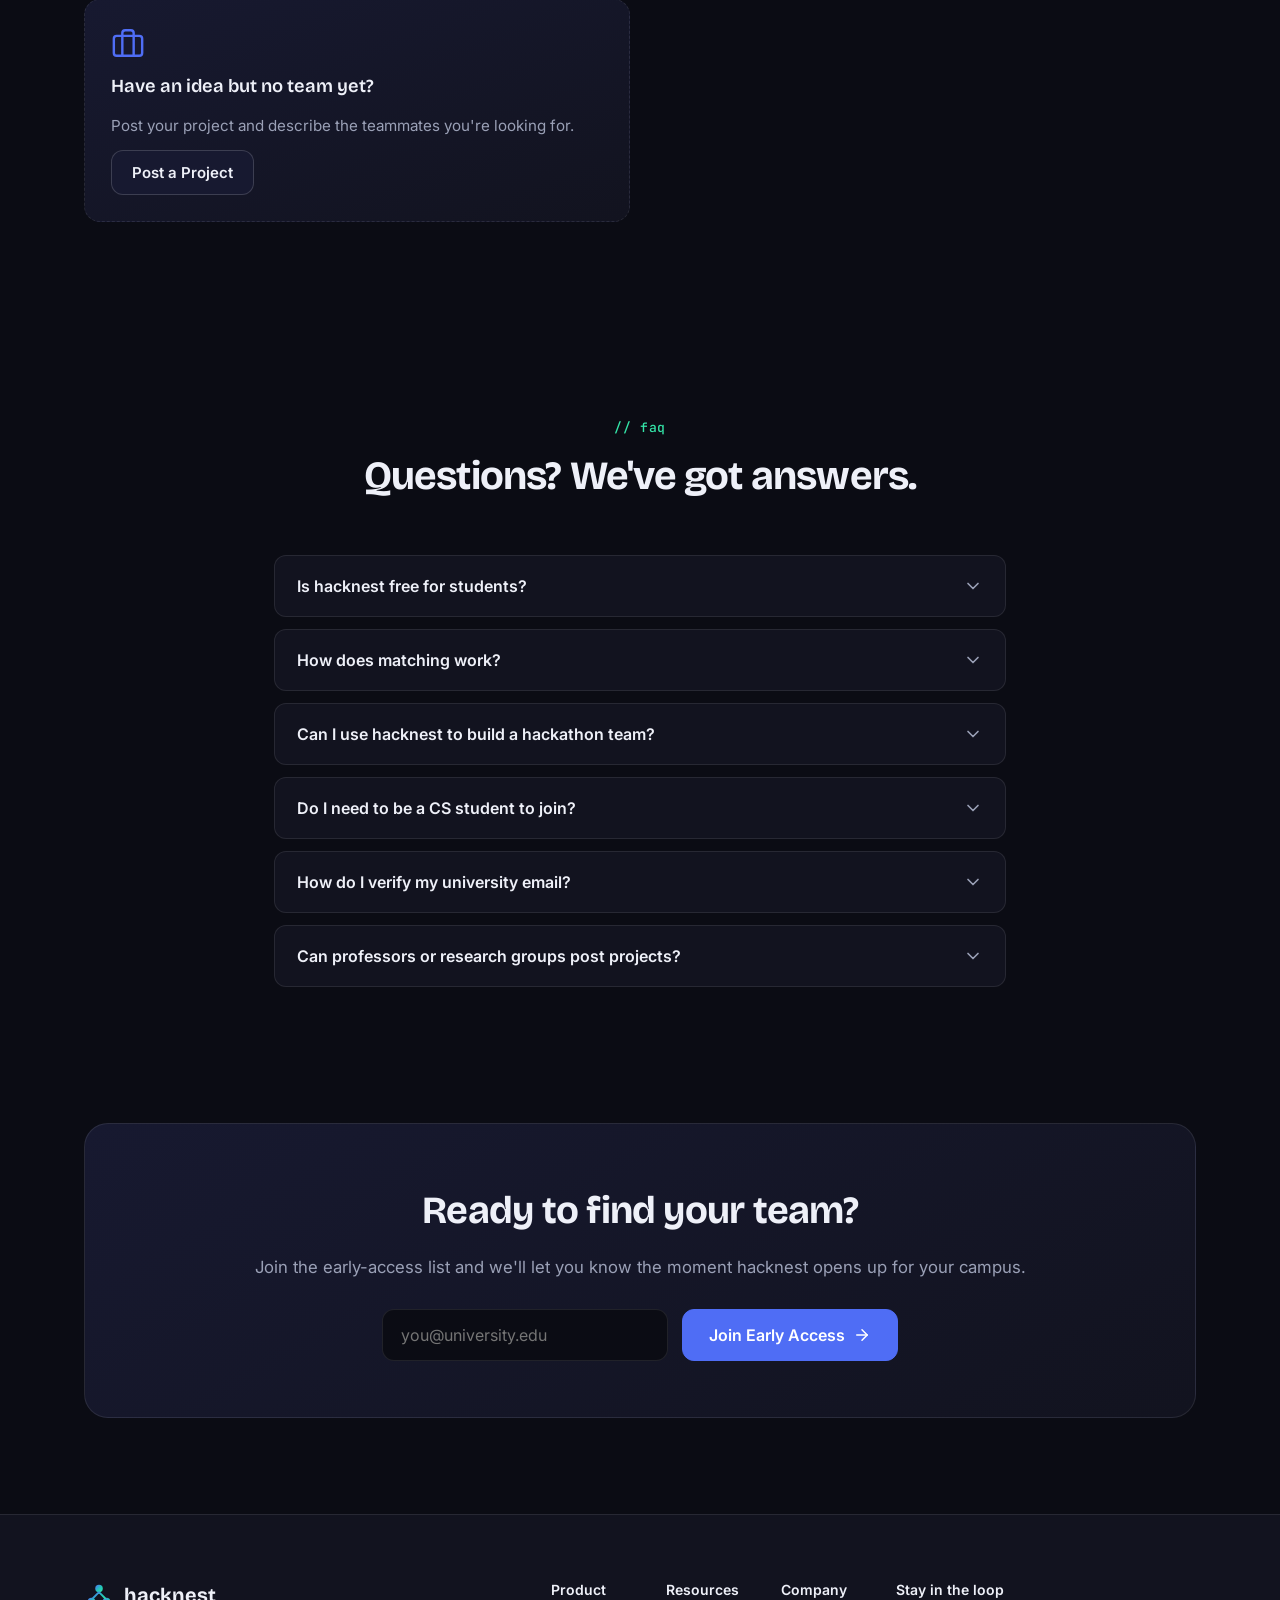
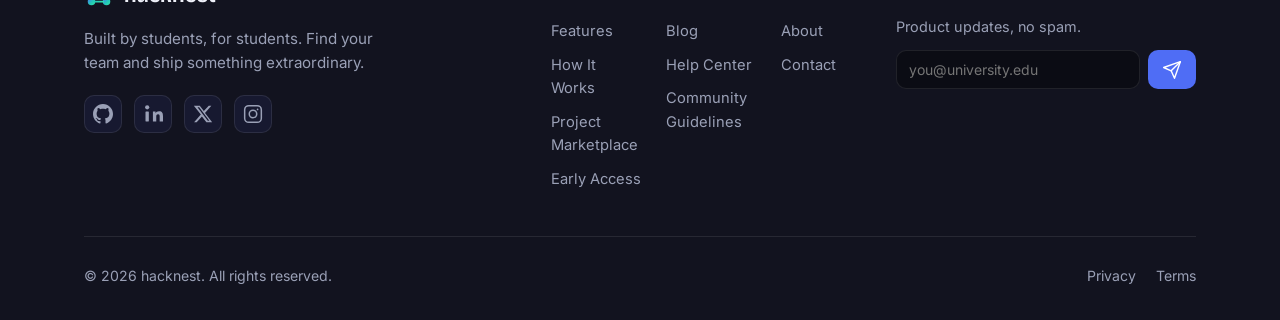
==== commit ee3369d1: "rebrand skillsync to hacknest" ====
--- a/hacknest/index.html
+++ b/hacknest/index.html
@@ -3,10 +3,10 @@
 <head>
 <meta charset="UTF-8">
 <meta name="viewport" content="width=device-width, initial-scale=1.0">
-<title>SkillSync — Find Your Team. Build Extraordinary Projects.</title>
-<meta name="description" content="SkillSync helps university students find teammates for hackathons, startup ideas, research projects, and open-source contributions — matched by skill, availability, and ambition.">
+<title>hacknest — Find Your Team. Build Extraordinary Projects.</title>
+<meta name="description" content="hacknest helps university students find teammates for hackathons, startup ideas, research projects, and open-source contributions — matched by skill, availability, and ambition.">
 <meta name="theme-color" content="#0b0c14">
-<meta property="og:title" content="SkillSync — Find Your Team. Build Extraordinary Projects.">
+<meta property="og:title" content="hacknest — Find Your Team. Build Extraordinary Projects.">
 <meta property="og:description" content="The platform where university students find collaborators for hackathons, startups, research and open source.">
 <meta property="og:type" content="website">
 <link rel="icon" href="data:image/svg+xml,%3Csvg xmlns='http://www.w3.org/2000/svg' viewBox='0 0 32 32'%3E%3Crect width='32' height='32' rx='9' fill='%234F6DF5'/%3E%3Ccircle cx='16' cy='9' r='3.6' fill='%23fff'/%3E%3Ccircle cx='9' cy='22' r='3.6' fill='%2334E5A8'/%3E%3Ccircle cx='23' cy='22' r='3.6' fill='%2334E5A8'/%3E%3Cpath d='M16 12.6L10.6 19M16 12.6L21.4 19M11.6 22H20.4' stroke='%23fff' stroke-width='1.6' stroke-linecap='round'/%3E%3C/svg%3E">
@@ -55,7 +55,7 @@
   <div class="container navbar-inner">
     <a href="#home" class="logo">
       <svg class="logo-mark"><use href="#icon-logo"></use></svg>
-      <span>SkillSync</span>
+      <span>hacknest</span>
     </a>
     <nav class="nav-links" aria-label="Primary">
       <a href="#features" class="nav-link">Features</a>
@@ -64,7 +64,7 @@
       <a href="#faq" class="nav-link">FAQ</a>
     </nav>
     <div class="navbar-actions">
-      <button type="button" class="btn btn-ghost btn-sm" data-toast="Sign-in isn't available yet — SkillSync is in early access.">Log In</button>
+      <button type="button" class="btn btn-ghost btn-sm" data-toast="Sign-in isn't available yet — hacknest is in early access.">Log In</button>
       <button type="button" class="btn btn-primary btn-sm" data-toast="Thanks for your interest! Join the early-access list below.">Get Started</button>
       <button type="button" class="hamburger" id="hamburgerBtn" aria-label="Open menu" aria-expanded="false" aria-controls="mobileMenu">
         <span></span><span></span><span></span>
@@ -82,7 +82,7 @@
     <a href="#faq">FAQ</a>
   </nav>
   <div class="mobile-menu-actions">
-    <button type="button" class="btn btn-ghost" data-toast="Sign-in isn't available yet — SkillSync is in early access.">Log In</button>
+    <button type="button" class="btn btn-ghost" data-toast="Sign-in isn't available yet — hacknest is in early access.">Log In</button>
     <button type="button" class="btn btn-primary" data-toast="Thanks for your interest! Join the early-access list below.">Get Started</button>
   </div>
 </div>
@@ -101,7 +101,7 @@
     <div class="hero-content">
       <div class="badge"><span class="badge-dot"></span>Early access — built by students, for students</div>
       <h1 class="hero-title">Find the <span class="text-gradient">Right Team</span>.<br>Build <span class="text-gradient">Extraordinary Projects</span>.</h1>
-      <p class="hero-subtitle">SkillSync helps university students find the right collaborators for hackathons, startup ideas, research projects, and open-source contributions — matched by skill, availability, and ambition, not just a resume.</p>
+      <p class="hero-subtitle">hacknest helps university students find the right collaborators for hackathons, startup ideas, research projects, and open-source contributions — matched by skill, availability, and ambition, not just a resume.</p>
       <div class="hero-cta">
         <a href="#waitlist" class="btn btn-primary btn-lg">Join Early Access <svg class="icon"><use href="#icon-arrow-right"></use></svg></a>
         <button type="button" class="btn btn-secondary btn-lg" data-open-modal>Post a Project</button>
@@ -151,9 +151,9 @@
 <section class="features section" id="features">
   <div class="container">
     <div class="section-header reveal">
-      <span class="eyebrow">// why skillsync</span>
+      <span class="eyebrow">// why hacknest</span>
       <h2 class="section-title">Everything you need to build your dream team</h2>
-      <p class="section-subtitle">From matching to marketplace, SkillSync gives you the tools to find collaborators who actually ship.</p>
+      <p class="section-subtitle">From matching to marketplace, hacknest gives you the tools to find collaborators who actually ship.</p>
     </div>
     <div class="features-grid">
       <div class="feature-card glow-card reveal">
@@ -228,7 +228,7 @@
     <div class="section-header reveal">
       <span class="eyebrow">// project marketplace</span>
       <h2 class="section-title">Find a project. Or start your own.</h2>
-      <p class="section-subtitle">Here are the kinds of projects you can post or join on SkillSync — from weekend sprints to semester-long work.</p>
+      <p class="section-subtitle">Here are the kinds of projects you can post or join on hacknest — from weekend sprints to semester-long work.</p>
     </div>
     <div class="projects-grid">
       <article class="project-card glow-card reveal">
@@ -286,20 +286,20 @@
     </div>
     <div class="faq-list reveal">
       <div class="faq-item">
-        <h3 class="faq-question-wrap"><button type="button" class="faq-question" aria-expanded="false">Is SkillSync free for students?<svg class="icon faq-icon"><use href="#icon-chevron"></use></svg></button></h3>
-        <div class="faq-answer"><p>Yes. SkillSync is free for verified students during early access, including core features like matching, search, and project posting.</p></div>
+        <h3 class="faq-question-wrap"><button type="button" class="faq-question" aria-expanded="false">Is hacknest free for students?<svg class="icon faq-icon"><use href="#icon-chevron"></use></svg></button></h3>
+        <div class="faq-answer"><p>Yes. hacknest is free for verified students during early access, including core features like matching, search, and project posting.</p></div>
       </div>
       <div class="faq-item">
         <h3 class="faq-question-wrap"><button type="button" class="faq-question" aria-expanded="false">How does matching work?<svg class="icon faq-icon"><use href="#icon-chevron"></use></svg></button></h3>
-        <div class="faq-answer"><p>We match on skills, availability, and project interests — not just keywords on a profile. As you use SkillSync and collaborate, your matches get more relevant.</p></div>
-      </div>
-      <div class="faq-item">
-        <h3 class="faq-question-wrap"><button type="button" class="faq-question" aria-expanded="false">Can I use SkillSync to build a hackathon team?<svg class="icon faq-icon"><use href="#icon-chevron"></use></svg></button></h3>
-        <div class="faq-answer"><p>Yes. Team formation for hackathons is one of the core things SkillSync is designed for — post the roles you need and connect with people who can commit.</p></div>
+        <div class="faq-answer"><p>We match on skills, availability, and project interests — not just keywords on a profile. As you use hacknest and collaborate, your matches get more relevant.</p></div>
+      </div>
+      <div class="faq-item">
+        <h3 class="faq-question-wrap"><button type="button" class="faq-question" aria-expanded="false">Can I use hacknest to build a hackathon team?<svg class="icon faq-icon"><use href="#icon-chevron"></use></svg></button></h3>
+        <div class="faq-answer"><p>Yes. Team formation for hackathons is one of the core things hacknest is designed for — post the roles you need and connect with people who can commit.</p></div>
       </div>
       <div class="faq-item">
         <h3 class="faq-question-wrap"><button type="button" class="faq-question" aria-expanded="false">Do I need to be a CS student to join?<svg class="icon faq-icon"><use href="#icon-chevron"></use></svg></button></h3>
-        <div class="faq-answer"><p>No. SkillSync is open to students from design, business, and other engineering backgrounds who want to build real projects with a team.</p></div>
+        <div class="faq-answer"><p>No. hacknest is open to students from design, business, and other engineering backgrounds who want to build real projects with a team.</p></div>
       </div>
       <div class="faq-item">
         <h3 class="faq-question-wrap"><button type="button" class="faq-question" aria-expanded="false">How do I verify my university email?<svg class="icon faq-icon"><use href="#icon-chevron"></use></svg></button></h3>
@@ -320,7 +320,7 @@
   <div class="container">
     <div class="final-cta-box reveal">
       <h2>Ready to find your team?</h2>
-      <p>Join the early-access list and we'll let you know the moment SkillSync opens up for your campus.</p>
+      <p>Join the early-access list and we'll let you know the moment hacknest opens up for your campus.</p>
       <form class="final-cta-buttons" id="waitlistForm">
         <input type="email" placeholder="you@university.edu" required aria-label="University email"
           style="background:var(--bg);border:1px solid var(--border);border-radius:12px;padding:15px 18px;color:var(--text);font-family:inherit;font-size:16px;min-width:260px">
@@ -339,13 +339,13 @@
   <div class="container">
     <div class="footer-top">
       <div class="footer-brand">
-        <a href="#home" class="logo"><svg class="logo-mark"><use href="#icon-logo"></use></svg><span>SkillSync</span></a>
+        <a href="#home" class="logo"><svg class="logo-mark"><use href="#icon-logo"></use></svg><span>hacknest</span></a>
         <p>Built by students, for students. Find your team and ship something extraordinary.</p>
         <div class="footer-social">
-          <a href="#" data-toast="Social links aren't live yet." aria-label="SkillSync on GitHub"><svg class="icon"><use href="#icon-github"></use></svg></a>
-          <a href="#" data-toast="Social links aren't live yet." aria-label="SkillSync on LinkedIn"><svg class="icon"><use href="#icon-linkedin"></use></svg></a>
-          <a href="#" data-toast="Social links aren't live yet." aria-label="SkillSync on X"><svg class="icon"><use href="#icon-twitter"></use></svg></a>
-          <a href="#" data-toast="Social links aren't live yet." aria-label="SkillSync on Instagram"><svg class="icon"><use href="#icon-instagram"></use></svg></a>
+          <a href="#" data-toast="Social links aren't live yet." aria-label="hacknest on GitHub"><svg class="icon"><use href="#icon-github"></use></svg></a>
+          <a href="#" data-toast="Social links aren't live yet." aria-label="hacknest on LinkedIn"><svg class="icon"><use href="#icon-linkedin"></use></svg></a>
+          <a href="#" data-toast="Social links aren't live yet." aria-label="hacknest on X"><svg class="icon"><use href="#icon-twitter"></use></svg></a>
+          <a href="#" data-toast="Social links aren't live yet." aria-label="hacknest on Instagram"><svg class="icon"><use href="#icon-instagram"></use></svg></a>
         </div>
       </div>
       <div class="footer-links-grid">
@@ -378,7 +378,7 @@
       </div>
     </div>
     <div class="footer-bottom">
-      <p>&copy; <span id="year">2026</span> SkillSync. All rights reserved.</p>
+      <p>&copy; <span id="year">2026</span> hacknest. All rights reserved.</p>
       <div class="footer-legal">
         <a href="#" data-toast="This page isn't available yet.">Privacy</a>
         <a href="#" data-toast="This page isn't available yet.">Terms</a>
@@ -435,3 +435,4 @@
 <script src="script.js"></script>
 </body>
 </html>
+   
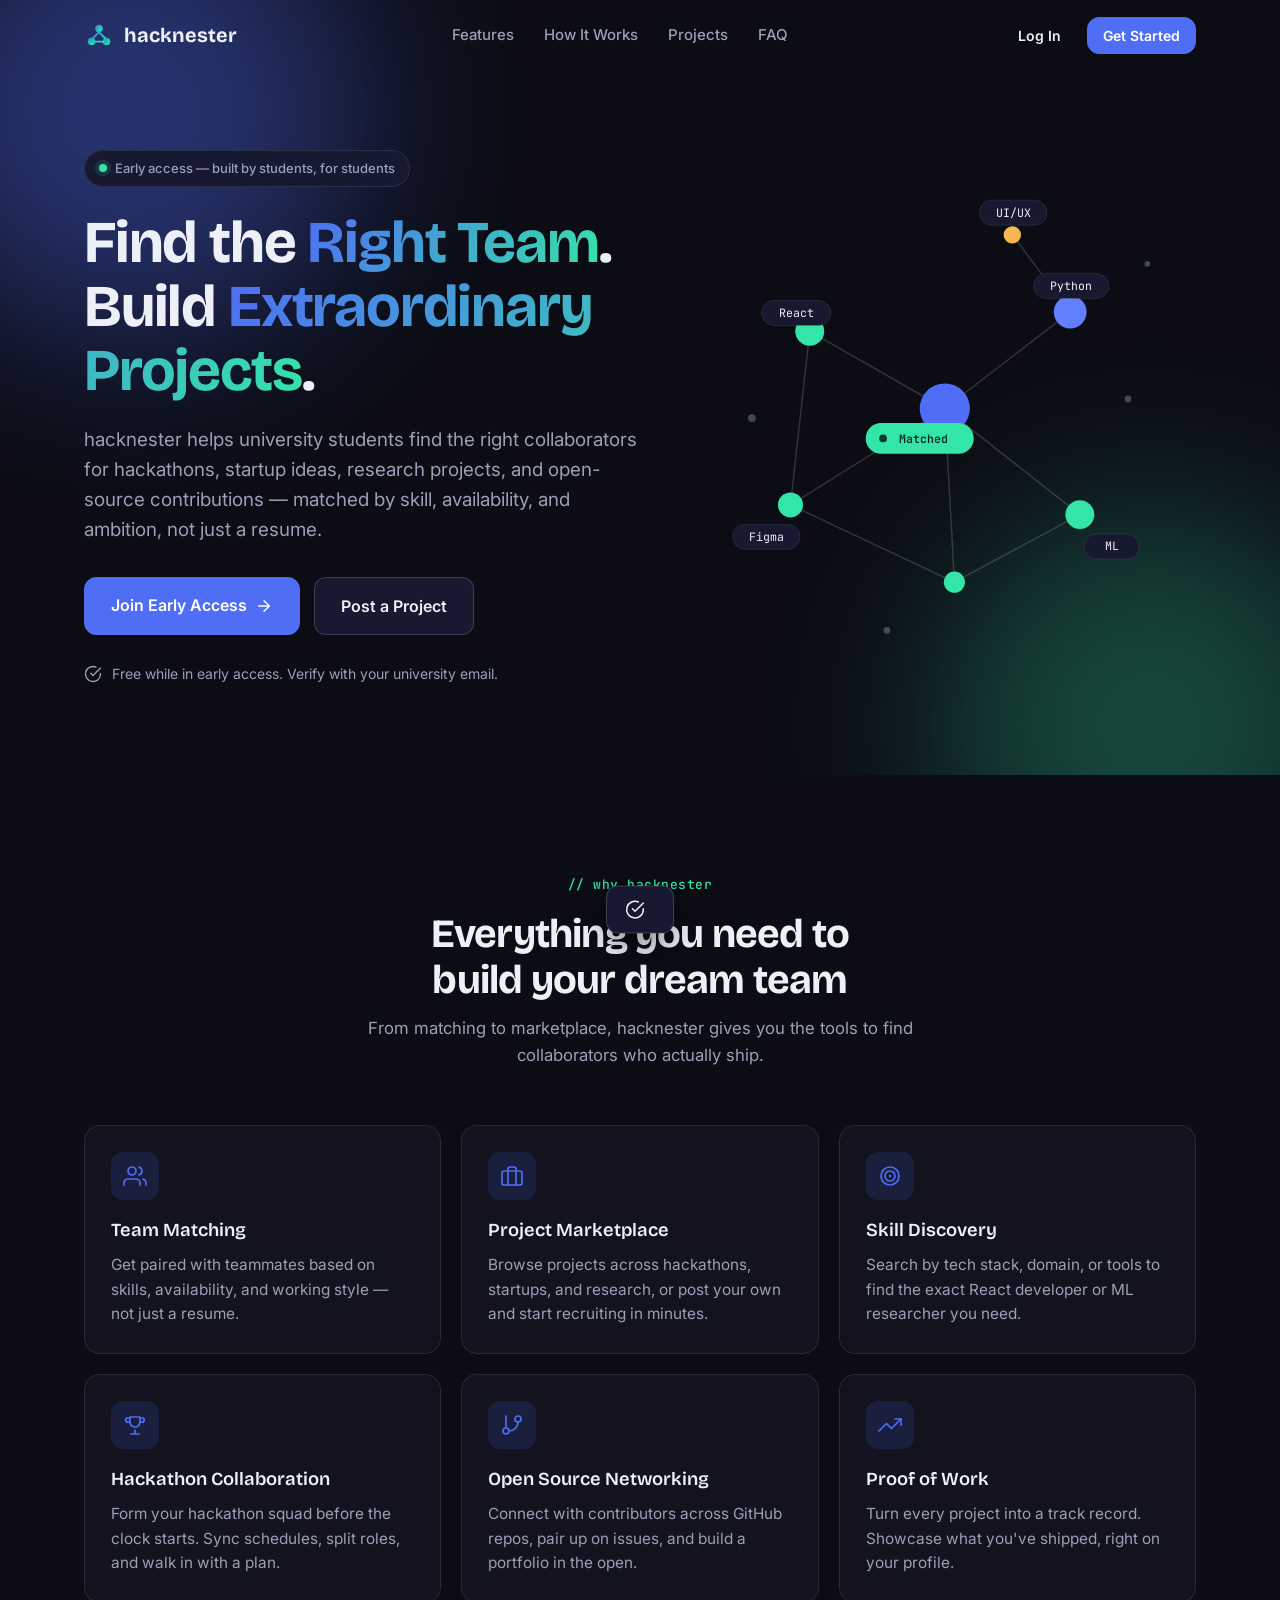
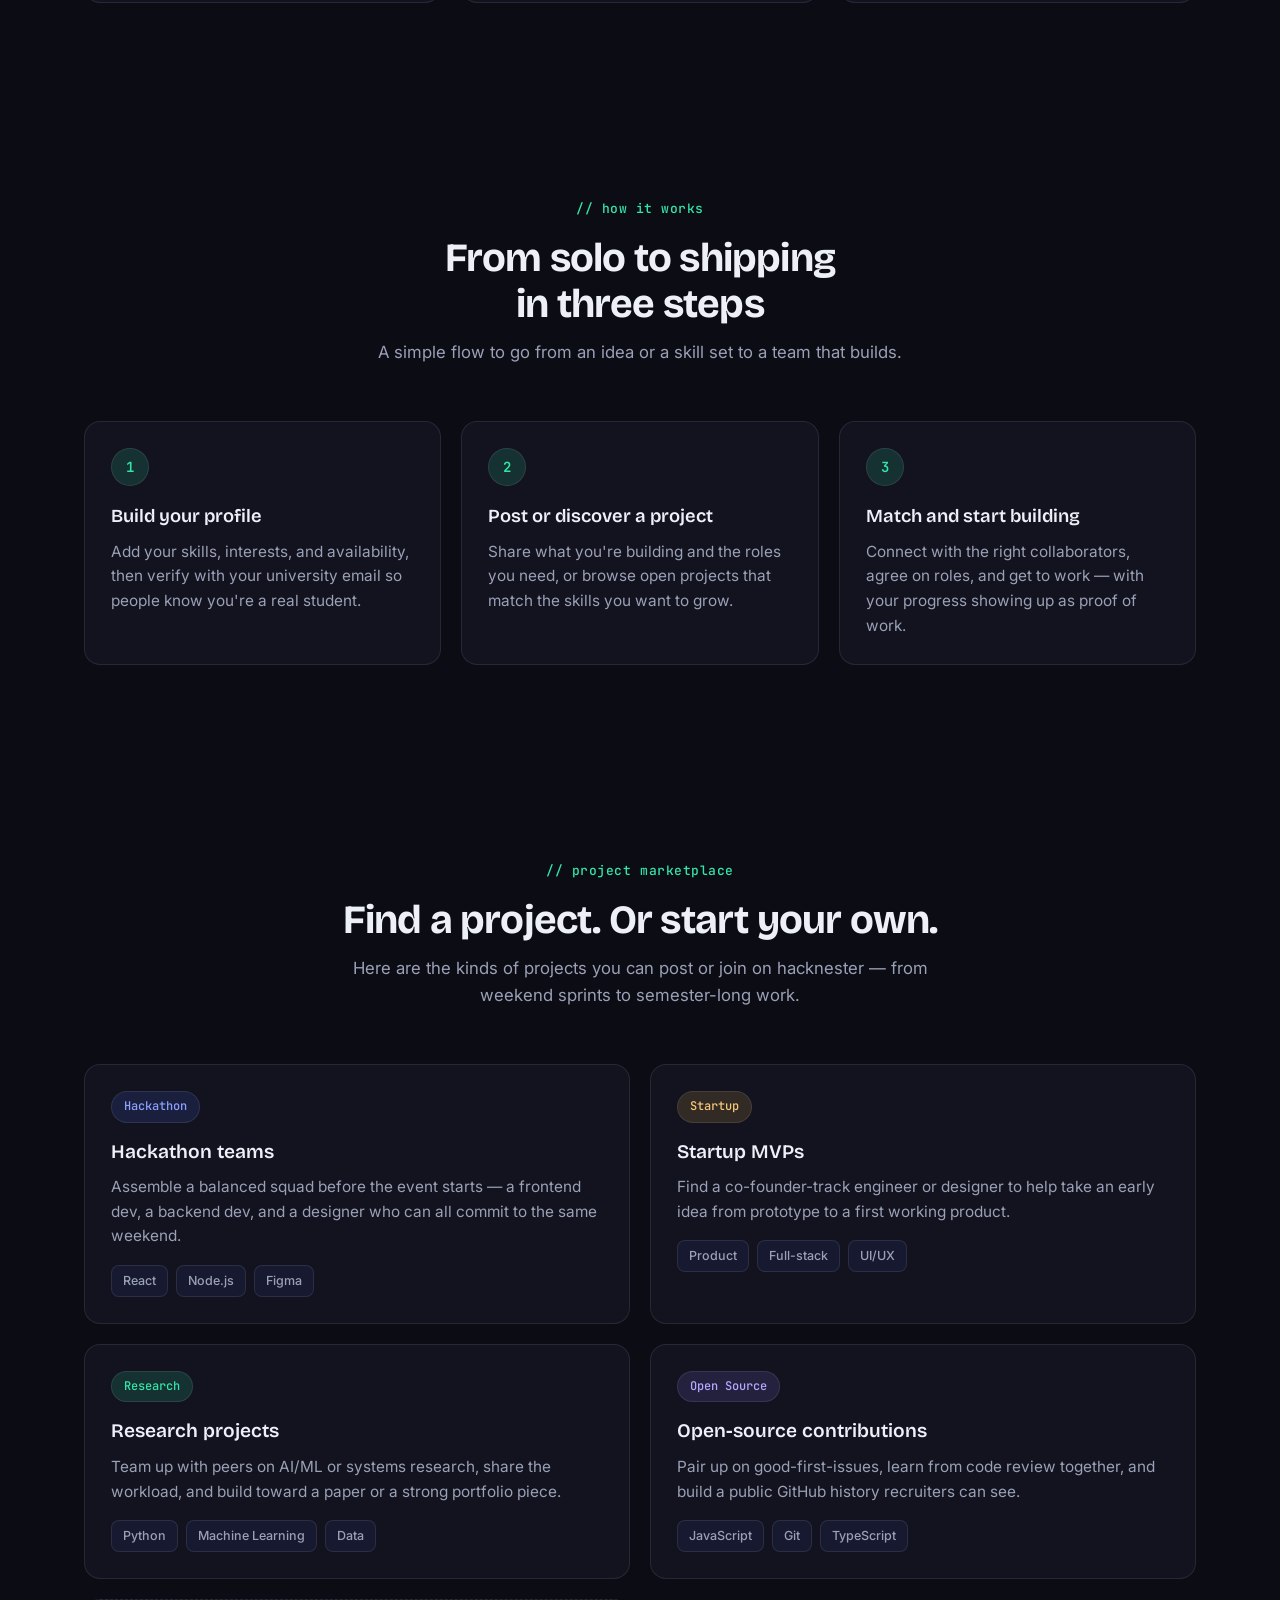
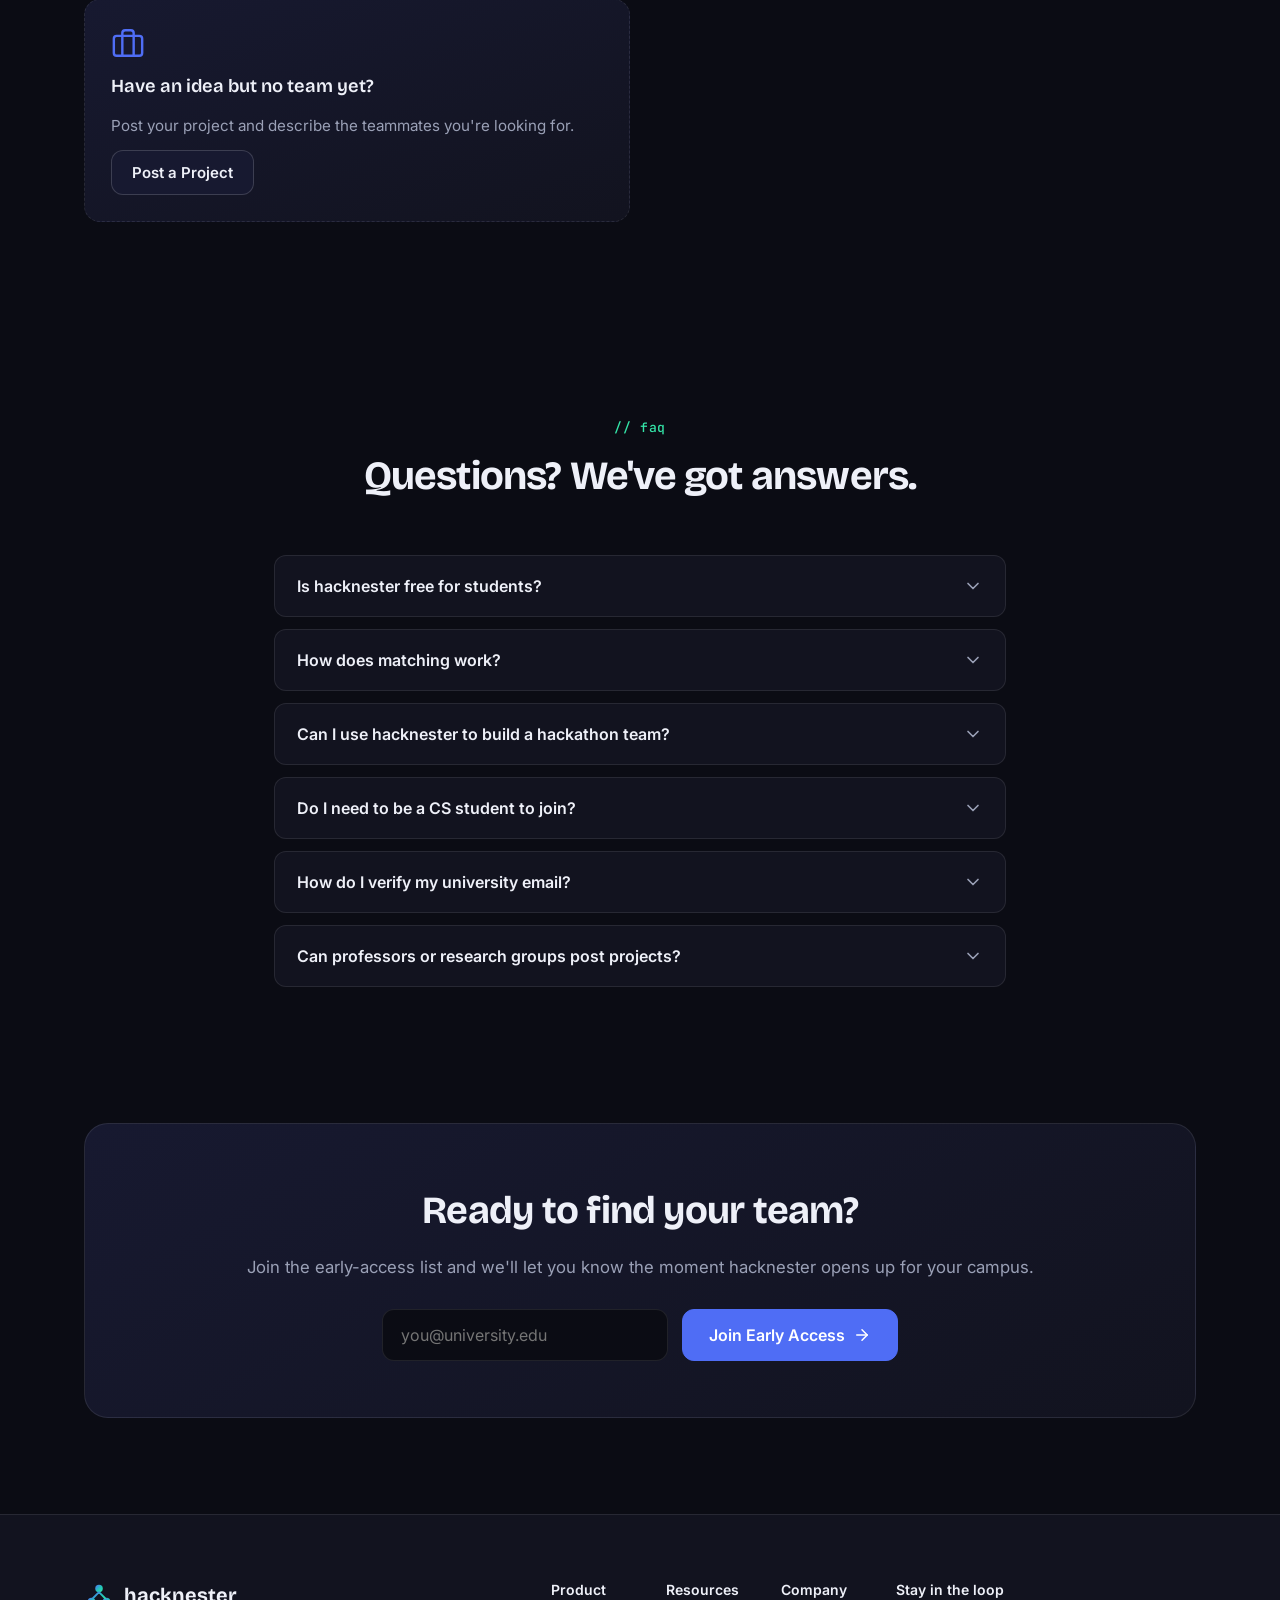
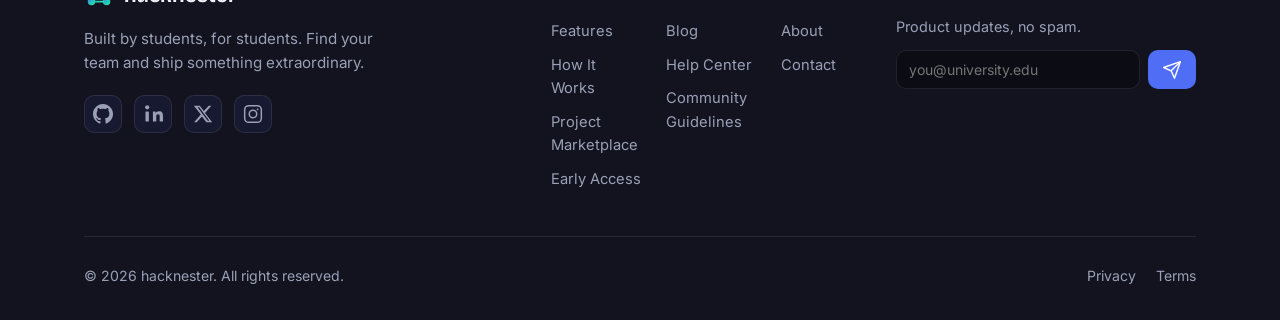
==== commit aa842eac: "rebrand hacknest to hacknester" ====
--- a/hacknest/index.html
+++ b/hacknest/index.html
@@ -3,10 +3,10 @@
 <head>
 <meta charset="UTF-8">
 <meta name="viewport" content="width=device-width, initial-scale=1.0">
-<title>hacknest — Find Your Team. Build Extraordinary Projects.</title>
-<meta name="description" content="hacknest helps university students find teammates for hackathons, startup ideas, research projects, and open-source contributions — matched by skill, availability, and ambition.">
+<title>hacknester — Find Your Team. Build Extraordinary Projects.</title>
+<meta name="description" content="hacknester helps university students find teammates for hackathons, startup ideas, research projects, and open-source contributions — matched by skill, availability, and ambition.">
 <meta name="theme-color" content="#0b0c14">
-<meta property="og:title" content="hacknest — Find Your Team. Build Extraordinary Projects.">
+<meta property="og:title" content="hacknester — Find Your Team. Build Extraordinary Projects.">
 <meta property="og:description" content="The platform where university students find collaborators for hackathons, startups, research and open source.">
 <meta property="og:type" content="website">
 <link rel="icon" href="data:image/svg+xml,%3Csvg xmlns='http://www.w3.org/2000/svg' viewBox='0 0 32 32'%3E%3Crect width='32' height='32' rx='9' fill='%234F6DF5'/%3E%3Ccircle cx='16' cy='9' r='3.6' fill='%23fff'/%3E%3Ccircle cx='9' cy='22' r='3.6' fill='%2334E5A8'/%3E%3Ccircle cx='23' cy='22' r='3.6' fill='%2334E5A8'/%3E%3Cpath d='M16 12.6L10.6 19M16 12.6L21.4 19M11.6 22H20.4' stroke='%23fff' stroke-width='1.6' stroke-linecap='round'/%3E%3C/svg%3E">
@@ -55,7 +55,7 @@
   <div class="container navbar-inner">
     <a href="#home" class="logo">
       <svg class="logo-mark"><use href="#icon-logo"></use></svg>
-      <span>hacknest</span>
+      <span>hacknester</span>
     </a>
     <nav class="nav-links" aria-label="Primary">
       <a href="#features" class="nav-link">Features</a>
@@ -64,7 +64,7 @@
       <a href="#faq" class="nav-link">FAQ</a>
     </nav>
     <div class="navbar-actions">
-      <button type="button" class="btn btn-ghost btn-sm" data-toast="Sign-in isn't available yet — hacknest is in early access.">Log In</button>
+      <button type="button" class="btn btn-ghost btn-sm" data-toast="Sign-in isn't available yet — hacknester is in early access.">Log In</button>
       <button type="button" class="btn btn-primary btn-sm" data-toast="Thanks for your interest! Join the early-access list below.">Get Started</button>
       <button type="button" class="hamburger" id="hamburgerBtn" aria-label="Open menu" aria-expanded="false" aria-controls="mobileMenu">
         <span></span><span></span><span></span>
@@ -82,7 +82,7 @@
     <a href="#faq">FAQ</a>
   </nav>
   <div class="mobile-menu-actions">
-    <button type="button" class="btn btn-ghost" data-toast="Sign-in isn't available yet — hacknest is in early access.">Log In</button>
+    <button type="button" class="btn btn-ghost" data-toast="Sign-in isn't available yet — hacknester is in early access.">Log In</button>
     <button type="button" class="btn btn-primary" data-toast="Thanks for your interest! Join the early-access list below.">Get Started</button>
   </div>
 </div>
@@ -101,7 +101,7 @@
     <div class="hero-content">
       <div class="badge"><span class="badge-dot"></span>Early access — built by students, for students</div>
       <h1 class="hero-title">Find the <span class="text-gradient">Right Team</span>.<br>Build <span class="text-gradient">Extraordinary Projects</span>.</h1>
-      <p class="hero-subtitle">hacknest helps university students find the right collaborators for hackathons, startup ideas, research projects, and open-source contributions — matched by skill, availability, and ambition, not just a resume.</p>
+      <p class="hero-subtitle">hacknester helps university students find the right collaborators for hackathons, startup ideas, research projects, and open-source contributions — matched by skill, availability, and ambition, not just a resume.</p>
       <div class="hero-cta">
         <a href="#waitlist" class="btn btn-primary btn-lg">Join Early Access <svg class="icon"><use href="#icon-arrow-right"></use></svg></a>
         <button type="button" class="btn btn-secondary btn-lg" data-open-modal>Post a Project</button>
@@ -151,9 +151,9 @@
 <section class="features section" id="features">
   <div class="container">
     <div class="section-header reveal">
-      <span class="eyebrow">// why hacknest</span>
+      <span class="eyebrow">// why hacknester</span>
       <h2 class="section-title">Everything you need to build your dream team</h2>
-      <p class="section-subtitle">From matching to marketplace, hacknest gives you the tools to find collaborators who actually ship.</p>
+      <p class="section-subtitle">From matching to marketplace, hacknester gives you the tools to find collaborators who actually ship.</p>
     </div>
     <div class="features-grid">
       <div class="feature-card glow-card reveal">
@@ -228,7 +228,7 @@
     <div class="section-header reveal">
       <span class="eyebrow">// project marketplace</span>
       <h2 class="section-title">Find a project. Or start your own.</h2>
-      <p class="section-subtitle">Here are the kinds of projects you can post or join on hacknest — from weekend sprints to semester-long work.</p>
+      <p class="section-subtitle">Here are the kinds of projects you can post or join on hacknester — from weekend sprints to semester-long work.</p>
     </div>
     <div class="projects-grid">
       <article class="project-card glow-card reveal">
@@ -286,20 +286,20 @@
     </div>
     <div class="faq-list reveal">
       <div class="faq-item">
-        <h3 class="faq-question-wrap"><button type="button" class="faq-question" aria-expanded="false">Is hacknest free for students?<svg class="icon faq-icon"><use href="#icon-chevron"></use></svg></button></h3>
-        <div class="faq-answer"><p>Yes. hacknest is free for verified students during early access, including core features like matching, search, and project posting.</p></div>
+        <h3 class="faq-question-wrap"><button type="button" class="faq-question" aria-expanded="false">Is hacknester free for students?<svg class="icon faq-icon"><use href="#icon-chevron"></use></svg></button></h3>
+        <div class="faq-answer"><p>Yes. hacknester is free for verified students during early access, including core features like matching, search, and project posting.</p></div>
       </div>
       <div class="faq-item">
         <h3 class="faq-question-wrap"><button type="button" class="faq-question" aria-expanded="false">How does matching work?<svg class="icon faq-icon"><use href="#icon-chevron"></use></svg></button></h3>
-        <div class="faq-answer"><p>We match on skills, availability, and project interests — not just keywords on a profile. As you use hacknest and collaborate, your matches get more relevant.</p></div>
-      </div>
-      <div class="faq-item">
-        <h3 class="faq-question-wrap"><button type="button" class="faq-question" aria-expanded="false">Can I use hacknest to build a hackathon team?<svg class="icon faq-icon"><use href="#icon-chevron"></use></svg></button></h3>
-        <div class="faq-answer"><p>Yes. Team formation for hackathons is one of the core things hacknest is designed for — post the roles you need and connect with people who can commit.</p></div>
+        <div class="faq-answer"><p>We match on skills, availability, and project interests — not just keywords on a profile. As you use hacknester and collaborate, your matches get more relevant.</p></div>
+      </div>
+      <div class="faq-item">
+        <h3 class="faq-question-wrap"><button type="button" class="faq-question" aria-expanded="false">Can I use hacknester to build a hackathon team?<svg class="icon faq-icon"><use href="#icon-chevron"></use></svg></button></h3>
+        <div class="faq-answer"><p>Yes. Team formation for hackathons is one of the core things hacknester is designed for — post the roles you need and connect with people who can commit.</p></div>
       </div>
       <div class="faq-item">
         <h3 class="faq-question-wrap"><button type="button" class="faq-question" aria-expanded="false">Do I need to be a CS student to join?<svg class="icon faq-icon"><use href="#icon-chevron"></use></svg></button></h3>
-        <div class="faq-answer"><p>No. hacknest is open to students from design, business, and other engineering backgrounds who want to build real projects with a team.</p></div>
+        <div class="faq-answer"><p>No. hacknester is open to students from design, business, and other engineering backgrounds who want to build real projects with a team.</p></div>
       </div>
       <div class="faq-item">
         <h3 class="faq-question-wrap"><button type="button" class="faq-question" aria-expanded="false">How do I verify my university email?<svg class="icon faq-icon"><use href="#icon-chevron"></use></svg></button></h3>
@@ -320,7 +320,7 @@
   <div class="container">
     <div class="final-cta-box reveal">
       <h2>Ready to find your team?</h2>
-      <p>Join the early-access list and we'll let you know the moment hacknest opens up for your campus.</p>
+      <p>Join the early-access list and we'll let you know the moment hacknester opens up for your campus.</p>
       <form class="final-cta-buttons" id="waitlistForm">
         <input type="email" placeholder="you@university.edu" required aria-label="University email"
           style="background:var(--bg);border:1px solid var(--border);border-radius:12px;padding:15px 18px;color:var(--text);font-family:inherit;font-size:16px;min-width:260px">
@@ -339,13 +339,13 @@
   <div class="container">
     <div class="footer-top">
       <div class="footer-brand">
-        <a href="#home" class="logo"><svg class="logo-mark"><use href="#icon-logo"></use></svg><span>hacknest</span></a>
+        <a href="#home" class="logo"><svg class="logo-mark"><use href="#icon-logo"></use></svg><span>hacknester</span></a>
         <p>Built by students, for students. Find your team and ship something extraordinary.</p>
         <div class="footer-social">
-          <a href="#" data-toast="Social links aren't live yet." aria-label="hacknest on GitHub"><svg class="icon"><use href="#icon-github"></use></svg></a>
-          <a href="#" data-toast="Social links aren't live yet." aria-label="hacknest on LinkedIn"><svg class="icon"><use href="#icon-linkedin"></use></svg></a>
-          <a href="#" data-toast="Social links aren't live yet." aria-label="hacknest on X"><svg class="icon"><use href="#icon-twitter"></use></svg></a>
-          <a href="#" data-toast="Social links aren't live yet." aria-label="hacknest on Instagram"><svg class="icon"><use href="#icon-instagram"></use></svg></a>
+          <a href="#" data-toast="Social links aren't live yet." aria-label="hacknester on GitHub"><svg class="icon"><use href="#icon-github"></use></svg></a>
+          <a href="#" data-toast="Social links aren't live yet." aria-label="hacknester on LinkedIn"><svg class="icon"><use href="#icon-linkedin"></use></svg></a>
+          <a href="#" data-toast="Social links aren't live yet." aria-label="hacknester on X"><svg class="icon"><use href="#icon-twitter"></use></svg></a>
+          <a href="#" data-toast="Social links aren't live yet." aria-label="hacknester on Instagram"><svg class="icon"><use href="#icon-instagram"></use></svg></a>
         </div>
       </div>
       <div class="footer-links-grid">
@@ -378,7 +378,7 @@
       </div>
     </div>
     <div class="footer-bottom">
-      <p>&copy; <span id="year">2026</span> hacknest. All rights reserved.</p>
+      <p>&copy; <span id="year">2026</span> hacknester. All rights reserved.</p>
       <div class="footer-legal">
         <a href="#" data-toast="This page isn't available yet.">Privacy</a>
         <a href="#" data-toast="This page isn't available yet.">Terms</a>
